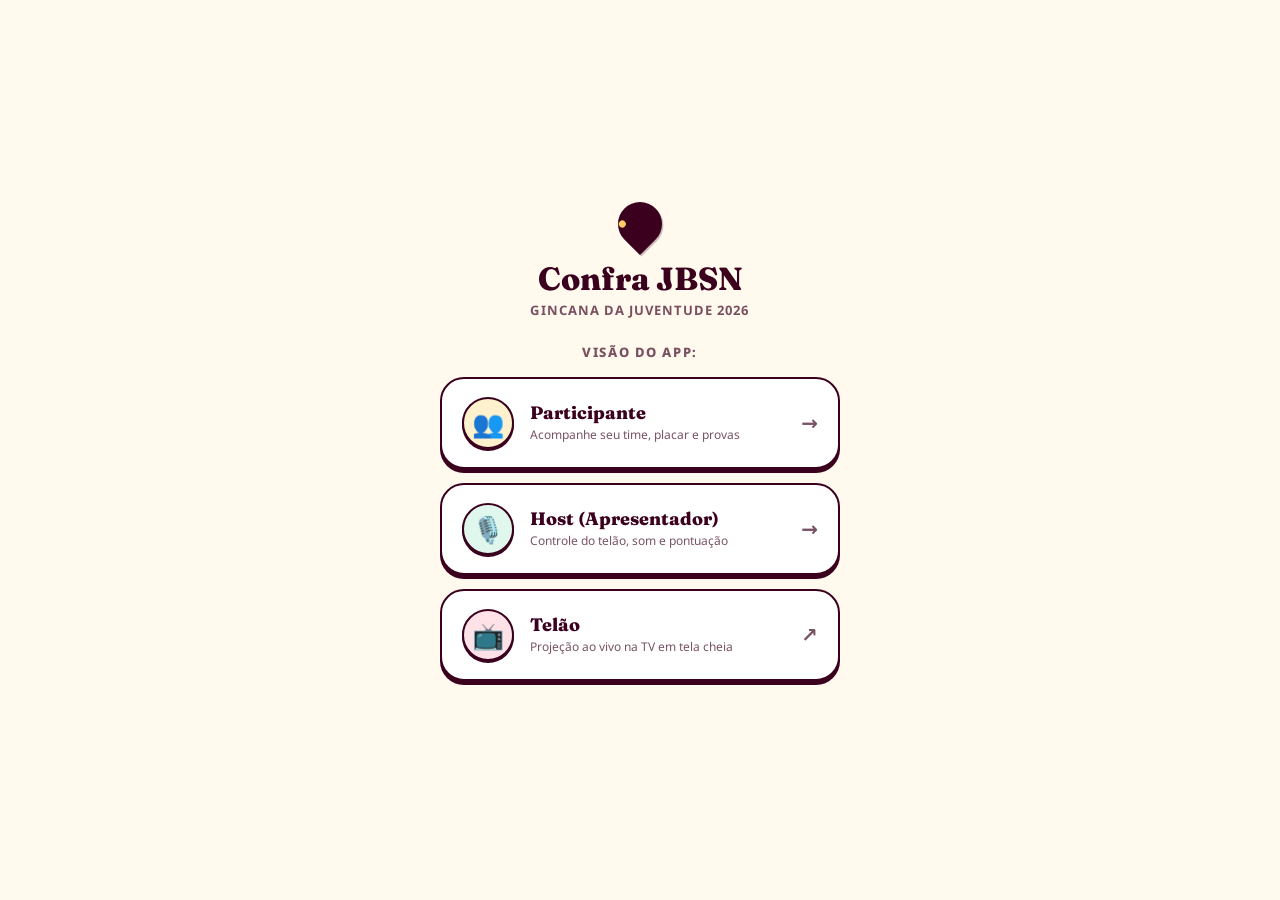
==== host.html @ f5593d99 "feat: setup confra-app with Docker, Traefik and GitHub Actions CI/CD" ====
<!DOCTYPE html>
<html lang="pt-BR">
<head>
  <meta charset="UTF-8">
  <meta name="viewport" content="width=device-width, initial-scale=1.0, viewport-fit=cover, user-scalable=no">
  <title>Confra JBSN — Painel do Host / Apresentador</title>

  <!-- PWA & Mobile Meta Tags -->
  <meta name="theme-color" content="#FFF9EE">
  <meta name="apple-mobile-web-app-capable" content="yes">
  <meta name="apple-mobile-web-app-status-bar-style" content="default">
  <meta name="apple-mobile-web-app-title" content="Host Confra">
  <link rel="manifest" href="./manifest.json">

  <!-- Typography (Fraunces & Noto Sans) -->
  <link rel="preconnect" href="https://fonts.googleapis.com">
  <link rel="preconnect" href="https://fonts.gstatic.com" crossorigin>
  <link href="https://fonts.googleapis.com/css2?family=Fraunces:ital,opsz,wght@0,9..144,600;0,9..144,700;0,9..144,800;1,9..144,700&family=Noto+Sans:wght@400;500;600;700;800&display=swap" rel="stylesheet">

  <!-- Design System Stylesheet -->
  <link rel="stylesheet" href="./styles.css">
  <style>
    /* Estilos complementares específicos do Painel do Host */
    .host-banner-strip {
      background: var(--color-accent-mint-light);
      border: var(--border-solid);
      border-radius: var(--radius-card);
      padding: 10px 14px;
      margin-bottom: 16px;
      display: flex;
      align-items: center;
      justify-content: space-between;
      box-shadow: var(--shadow-tactile-sm);
    }

    .host-quick-score-row {
      display: flex;
      gap: 6px;
      margin-top: 10px;
      justify-content: center;
    }

    .btn-quick-pt {
      padding: 6px 10px;
      font-size: 12px;
      font-weight: 800;
      border: var(--border-thin);
      border-radius: var(--radius-pill);
      background: var(--color-surface-pure);
      color: var(--color-ink-primary);
      box-shadow: 0 2px 0 0 var(--color-ink-primary);
      cursor: pointer;
      transition: transform 0.1s var(--ease-tactile);
    }

    .btn-quick-pt:active {
      transform: translateY(2px);
      box-shadow: none;
    }

    .btn-quick-pt.minus {
      opacity: 0.75;
      background: #FEE2E2;
      color: #991B1B;
    }
  </style>
</head>
<body>

  <!-- CONTAINER MOBILE PWA -->
  <div class="mobile-screen">

    <!-- HEADER DO HOST -->
    <header class="app-header">
      <div class="brand-wrapper">
        <span class="brand-seed" style="background: var(--color-accent-coral);"></span>
        <div class="brand-title-group">
          <h1>Painel do Host</h1>
          <span>Juventude Sol Nascente</span>
        </div>
      </div>

      <div class="header-actions">
        <!-- Botão Abrir Telão / TV (/tela) -->
        <a href="./tela.html" target="_blank" class="header-btn" title="Abrir Visão do Telão (/tela)" style="text-decoration: none;">
          <svg width="20" height="20" viewBox="0 0 24 24" fill="none" stroke="currentColor" stroke-width="2.2" stroke-linecap="round" stroke-linejoin="round">
            <rect x="2" y="3" width="20" height="14" rx="2" ry="2"></rect>
            <line x1="8" y1="21" x2="16" y2="21"></line>
            <line x1="12" y1="17" x2="12" y2="21"></line>
          </svg>
        </a>

        <!-- Botão Abrir Visão do Usuário (/) -->
        <a href="./index.html" class="header-btn" title="Ver App dos Inscritos (/)" style="text-decoration: none;">
          <svg width="20" height="20" viewBox="0 0 24 24" fill="none" stroke="currentColor" stroke-width="2.2" stroke-linecap="round" stroke-linejoin="round">
            <path d="M3 9l9-7 9 7v11a2 2 0 0 1-2 2H5a2 2 0 0 1-2-2z"></path>
            <polyline points="9 22 9 12 15 12 15 22"></polyline>
          </svg>
        </a>
      </div>
    </header>

    <!-- ====================================================
         VIEW 1: TELÃO (CONTROLE DE PROJEÇÃO NO TELÃO)
         ==================================================== -->
    <section id="view-telao" class="tab-view-content" style="display: block;">

      <!-- SEGMENTED CONTROL: SUB-VIEWS DO TELÃO (Substitui 'Modo Host & Apresentador') -->
      <nav class="segmented-control" role="tablist" style="margin-bottom: 14px;">
        <div id="subtab-btn-placar" class="segment-tab telao-segment-tab active" onclick="switchTelaoSubTab('placar')">
          <span>🏆 Placar</span>
        </div>
        <div id="subtab-btn-timer" class="segment-tab telao-segment-tab" onclick="switchTelaoSubTab('timer')">
          <span>⏱️ Timer</span>
        </div>
        <div id="subtab-btn-dance" class="segment-tab telao-segment-tab" onclick="switchTelaoSubTab('dance')">
          <span>🕺 Dance</span>
        </div>
        <div id="subtab-btn-sons" class="segment-tab telao-segment-tab" onclick="switchTelaoSubTab('sons')">
          <span>🎛️ Sons</span>
        </div>
      </nav>

      <!-- SUB-VIEW 1: PLACAR ATUAL & PONTUAÇÃO RÁPIDA -->
      <div id="telao-subview-placar" class="telao-subview" style="display: block;">

        <!-- COMPONENTE: ESCOLHA A PROVA (PROJEÇÃO NO TELÃO) -->
        <article class="bento-card" style="margin-bottom: 14px;">
          <div class="card-header-tint" style="background: var(--color-surface-tint); padding: 8px 14px;">
            <div style="display: flex; align-items: center; gap: 8px;">
              <span style="font-size: 16px;">🎯</span>
              <span class="micro-label" style="color: var(--color-ink-primary);">Apresentação de Prova no Telão</span>
            </div>
            <span class="tag-badge" style="background: var(--color-accent-yellow-light); font-size: 10px; font-weight: 800;">Ao Vivo</span>
          </div>
          <div class="card-body" style="padding: 12px 14px;">
            <label class="form-label" for="select-prova-telao" style="font-size: 12px; font-weight: 800; color: var(--color-ink-primary); margin-bottom: 6px; display: block;">
              Escolha a prova:
            </label>
            <div style="display: flex; gap: 8px; align-items: center;">
              <select id="select-prova-telao" class="form-select" onchange="selecionarProvaTelao(this.value)" style="flex: 1; font-weight: 700; font-size: 14px; padding: 10px 12px;">
                <option value="" disabled selected>-- Selecione para projetar --</option>
              </select>
              <button class="btn-tactile primary small" style="white-space: nowrap; padding: 10px 14px; font-size: 12px;" onclick="const val = document.getElementById('select-prova-telao').value; if(val) selecionarProvaTelao(val); else alert('Selecione uma prova primeiro!');" title="Projetar no Telão">
                <span>📺 Projetar</span>
              </button>
            </div>
            <div id="status-prova-apresentada" style="display: none; margin-top: 8px; font-size: 11px; font-weight: 700; color: #2E7D32; background: var(--color-accent-mint-light); border-radius: 8px; padding: 6px 10px; text-align: center;"></div>
          </div>
        </article>
        <section class="bento-card scoreboard-card" style="margin-bottom: 16px;">
          <div class="card-header-tint">
            <span class="micro-label">Placar Oficial da Gincana</span>
            <button class="btn-tactile small secondary" onclick="openEditTeamsModal()" style="padding: 4px 10px; font-size: 11px;">
              ✏️ Editar Equipes
            </button>
          </div>

          <div class="scoreboard-arena">
            <!-- Time A (Sol) -->
            <div class="team-score-card">
              <div class="team-crest" style="background: var(--color-accent-yellow-light);">
                <span id="host-crest-a">☀️</span>
              </div>
              <div id="team-a-name" class="team-name">Time Sol</div>
              <div id="team-a-pts" class="team-pts-giant tabular">0</div>
              <span class="team-pts-label">Pontos</span>

              <!-- Botões de Lançamento Rápido Time A -->
              <div class="host-quick-score-row">
                <button class="btn-quick-pt" onclick="quickAddPoints('team_a', 1)" title="Adicionar 1 ponto">+1</button>
                <button class="btn-quick-pt" onclick="quickAddPoints('team_a', 5)" title="Adicionar 5 pontos">+5</button>
                <button class="btn-quick-pt" onclick="quickAddPoints('team_a', 10)" title="Adicionar 10 pontos">+10</button>
                <button class="btn-quick-pt minus" onclick="quickAddPoints('team_a', -1)" title="Remover 1 ponto">-1</button>
              </div>
            </div>

            <!-- Emblema Central VS -->
            <div class="vs-badge-center">VS</div>

            <!-- Time B (Nascente) -->
            <div class="team-score-card">
              <div class="team-crest" style="background: var(--color-accent-coral-light);">
                <span id="host-crest-b">🔥</span>
              </div>
              <div id="team-b-name" class="team-name">Time Nascente</div>
              <div id="team-b-pts" class="team-pts-giant tabular">0</div>
              <span class="team-pts-label">Pontos</span>

              <!-- Botões de Lançamento Rápido Time B -->
              <div class="host-quick-score-row">
                <button class="btn-quick-pt" onclick="quickAddPoints('team_b', 1)" title="Adicionar 1 ponto">+1</button>
                <button class="btn-quick-pt" onclick="quickAddPoints('team_b', 5)" title="Adicionar 5 pontos">+5</button>
                <button class="btn-quick-pt" onclick="quickAddPoints('team_b', 10)" title="Adicionar 10 pontos">+10</button>
                <button class="btn-quick-pt minus" onclick="quickAddPoints('team_b', -1)" title="Remover 1 ponto">-1</button>
              </div>
            </div>
          </div>

          <!-- Barra de Disputa / Equilíbrio -->
          <div class="clash-bar-wrapper">
            <div class="clash-bar-labels">
              <span id="label-pct-a" class="tabular">Time Sol: 50%</span>
              <span id="label-pct-b" class="tabular">Time Nascente: 50%</span>
            </div>
            <div class="clash-bar-track">
              <div id="clash-fill-a" class="clash-bar-fill-a" style="width: 50%;"></div>
              <div id="clash-fill-b" class="clash-bar-fill-b" style="width: 50%;"></div>
            </div>
          </div>

          <!-- Botão Lançamento Detalhado com Motivo -->
          <div style="margin-top: 14px;">
            <button class="btn-tactile primary" onclick="openScoreModal()">
              <span>⚡ Lançar Pontos por Prova (Detalhado)</span>
            </button>
          </div>
        </section>

        <!-- Feed Recente de Pontos na Visão do Placar -->
        <article class="bento-card">
          <div class="card-header-tint">
            <span class="micro-label">Histórico de Lançamentos Recentes</span>
            <span class="tag-badge" style="background: var(--color-surface-warm);">Ao Vivo</span>
          </div>
          <div class="card-body">
            <div id="logs-container" class="logs-container">
              <!-- Renderizado dinamicamente via JS -->
            </div>
          </div>
        </article>
      </div>

      <!-- SUB-VIEW 2: TIMER COM CONTROLES -->
      <div id="telao-subview-timer" class="telao-subview" style="display: none;">
        <article class="bento-card">
          <div class="card-header-tint" style="background: var(--color-surface-tint);">
            <span class="micro-label">Cronômetro no Telão</span>
            <span id="telao-timer-admin-status" class="tag-badge" style="background: var(--color-accent-mint-light); color: #2E7D32; font-size: 11px;">
              📺 Telão Exibindo: Cronômetro
            </span>
          </div>
          <div class="card-body" style="text-align: center;">
            <p style="font-size: 12px; color: var(--color-ink-muted); margin-bottom: 14px;">
              Ao <b>soltar o timer</b>, o telão recolhe o placar e projeta a contagem regressiva gigante com som nas caixas!
            </p>

            <!-- Presets de Tempo -->
            <div class="timer-presets" style="margin-bottom: 16px;">
              <button type="button" class="preset-chip" onclick="telaoCtrl.setDuration(10, this)">10s</button>
              <button type="button" class="preset-chip" onclick="telaoCtrl.setDuration(30, this)">30s</button>
              <button type="button" class="preset-chip" onclick="telaoCtrl.setDuration(60, this)">1 min</button>
              <button type="button" class="preset-chip active" onclick="telaoCtrl.setDuration(120, this)">2 min</button>
              <button type="button" class="preset-chip" onclick="telaoCtrl.setDuration(180, this)">3 min</button>
              <button type="button" class="preset-chip" onclick="telaoCtrl.setDuration(300, this)">5 min</button>
            </div>

            <!-- Mostrador Digital do Cronômetro do Telão -->
            <div style="background: var(--color-surface-tint); border: var(--border-solid); border-radius: 24px; padding: 18px 24px; display: inline-block; margin-bottom: 18px; box-shadow: var(--shadow-tactile-sm);">
              <div id="admin-telao-timer-display" class="tabular" style="font-family: 'Fraunces', serif; font-size: 56px; font-weight: 800; color: var(--color-ink-primary); line-height: 1;">
                02:00
              </div>
              <span style="font-size: 11px; font-weight: 800; letter-spacing: 0.08em; text-transform: uppercase; color: var(--color-ink-muted);">Contagem no Telão</span>
            </div>

            <!-- Controles de Ação do Cronômetro -->
            <div style="display: flex; flex-direction: column; gap: 10px;">
              <button id="btn-admin-telao-toggle" class="btn-tactile primary" style="font-size: 16px; padding: 15px;" onclick="telaoCtrl.toggleTimerOnTelao()">
                ▶️ Soltar no Telão (Iniciar)
              </button>
              <div style="display: flex; gap: 8px;">
                <button class="btn-tactile secondary small" style="flex: 1;" onclick="telaoCtrl.reset()">
                  🔄 Resetar
                </button>
                <button class="btn-tactile secondary small" style="flex: 1;" onclick="telaoCtrl.hideTimerFromTelao()">
                  📺 Voltar ao Placar
                </button>
              </div>
            </div>
          </div>
        </article>
      </div>

      <!-- SUB-VIEW 3: DANCE (INTERVENÇÕES DE VÍDEOS NO TELÃO) -->
      <div id="telao-subview-dance" class="telao-subview" style="display: none;">
        <article class="bento-card">
          <div class="card-header-tint" style="background: var(--color-accent-coral-light);">
            <div style="display: flex; align-items: center; gap: 8px;">
              <span style="font-size: 18px;">🎬</span>
              <span class="micro-label" style="color: var(--color-ink-primary);">Vídeos & Danças no Telão</span>
            </div>
            <span style="font-size: 11px; font-weight: 800; text-transform: uppercase; color: #9E1F3B;">Áudio na TV</span>
          </div>
          <div class="card-body">
            <div style="text-align: center; margin-bottom: 12px;">
              <span id="dance-host-status" class="tag-badge" style="background: var(--color-surface-tint); font-size: 11px; padding: 4px 10px;">
                📺 Telão: Nenhum vídeo em reprodução
              </span>
            </div>
            <p style="font-size: 12px; color: var(--color-ink-muted); margin-bottom: 12px; text-align: center;">
              Toque no botão para projetar o clipe no Telão com áudio na TV:
            </p>
            <div id="videos-grid-telao" class="instants-grid">
              <!-- Renderizado dinamicamente via JS / renderVideos() -->
            </div>

            <!-- Botão Parar Vídeo no Telão (Oculto inicialmente, só aparece quando um vídeo está rodando) -->
            <div id="btn-stop-dance-wrapper" style="display: none; margin-top: 16px;">
              <button class="btn-tactile secondary" style="width: 100%; font-size: 13px; font-weight: 800; padding: 12px; border-color: var(--color-accent-coral); color: var(--color-accent-coral);" onclick="telaoCtrl.stopVideo()">
                <span>⏹️ Parar Vídeo / Restaurar Placar</span>
              </button>
            </div>
          </div>
        </article>
      </div>

      <!-- SUB-VIEW 4: SONS (PAINEL DE CONTROLE DE SONS E EFEITOS) -->
      <div id="telao-subview-sons" class="telao-subview" style="display: none;">
        <article class="bento-card">
          <div class="card-header-tint" style="background: var(--color-accent-yellow-light);">
            <div style="display: flex; align-items: center; gap: 8px;">
              <span style="font-size: 18px;">🎛️</span>
              <span class="micro-label" style="color: var(--color-ink-primary);">Mesa de Instants & Efeitos</span>
            </div>
            <span style="font-size: 11px; font-weight: 800; text-transform: uppercase; color: #B45309;">Som no Telão</span>
          </div>
          <div class="card-body">
            <div style="text-align: center; margin-bottom: 12px;">
              <span id="sons-host-status" class="tag-badge" style="background: var(--color-surface-tint); font-size: 11px; padding: 4px 10px;">
                📺 Toque no botão arcade para disparar no Telão
              </span>
            </div>
            <p style="font-size: 12px; color: var(--color-ink-muted); margin-bottom: 14px; text-align: center;">
              Toque nos botões arcade para disparar efeitos sonoros diretamente no áudio do Telão:
            </p>
            <div id="instants-grid-full" class="instants-grid">
              <!-- Renderizado dinamicamente via JS / renderInstants() -->
            </div>
          </div>
        </article>
      </div>

    </section>

    <!-- ====================================================
         VIEW 2: PROVAS DA GINCANA & REGRAS
         ==================================================== -->
    <section id="view-provas" class="tab-view-content" style="display: none;">
      <div style="display: flex; justify-content: space-between; align-items: center; margin-bottom: 14px;">
        <span class="micro-label">Catálogo de Provas Oficiais</span>
        <button class="btn-tactile small secondary" onclick="openNewProvaModal()">
          <span>➕ Nova Prova</span>
        </button>
      </div>

      <div id="provas-list-container">
        <!-- Renderizado dinamicamente via JS -->
      </div>
    </section>

    <!-- ====================================================
         VIEW 3: INSCRITOS (VER, EDITAR E CRIAR NOVOS)
         ==================================================== -->
    <section id="view-participantes" class="tab-view-content" style="display: none;">
      <article class="bento-card" style="margin-bottom: 14px;">
        <div class="card-header-tint" style="background: var(--color-accent-mint-light);">
          <span class="micro-label">Gestão de Inscritos</span>
          <span id="participant-count" class="tag-badge" style="background: var(--color-surface-pure);">0 inscritos</span>
        </div>
        <div class="card-body">
          <div style="display: flex; gap: 8px; margin-bottom: 14px;">
            <button class="btn-tactile primary small" style="flex: 1;" onclick="openNewParticipantModal()">
              <span>➕ Novo Inscrito</span>
            </button>
            <button class="btn-tactile secondary small" style="flex: 1;" onclick="state.sortearEquipes()">
              <span>🎲 Sortear 50/50</span>
            </button>
          </div>

          <div id="team-members-count" style="display: flex; gap: 6px; flex-wrap: wrap;"></div>
        </div>
      </article>

      <!-- Campo de Busca de Inscrito -->
      <div class="search-box" style="margin-bottom: 12px;">
        <svg width="18" height="18" viewBox="0 0 24 24" fill="none" stroke="currentColor" stroke-width="2.2">
          <circle cx="11" cy="11" r="8"></circle>
          <line x1="21" y1="21" x2="16.65" y2="16.65"></line>
        </svg>
        <input id="search-participant" type="text" placeholder="Buscar inscrito por nome..." oninput="renderParticipantes()">
      </div>

      <!-- Filtros Rápidos -->
      <div class="filter-pills-row" style="margin-bottom: 14px;">
        <button class="filter-pill active" onclick="filterParticipants('all', this)">Todos</button>
        <button class="filter-pill" onclick="filterParticipants('team_a', this)">Time Sol</button>
        <button class="filter-pill" onclick="filterParticipants('team_b', this)">Time Nascente</button>
        <button class="filter-pill" onclick="filterParticipants('none', this)">Sem Time</button>
      </div>

      <!-- Lista de Jovens -->
      <div id="participants-list" class="participants-list">
        <!-- Renderizado dinamicamente via JS -->
      </div>
    </section>

    <!-- ====================================================
         VIEW 4: EQUIPES (VER E EDITAR EQUIPES E SEUS INTEGRANTES)
         ==================================================== -->
    <section id="view-equipes" class="tab-view-content" style="display: none;">
      <!-- Ações de Liderança das Equipes -->
      <article class="bento-card" style="margin-bottom: 16px;">
        <div class="card-header-tint" style="background: var(--color-surface-tint);">
          <span class="micro-label">Gestão Oficial de Equipes</span>
          <span class="tag-badge" style="background: var(--color-surface-pure);">Modo Host</span>
        </div>
        <div class="card-body">
          <p style="font-size: 12px; color: var(--color-ink-muted); margin-bottom: 12px;">
            Altere nomes, brasões ou redistribua participantes individualmente entre os times:
          </p>
          <div style="display: flex; gap: 10px;">
            <button class="btn-tactile primary small" style="flex: 1;" onclick="openEditTeamsModal()">
              <span>✏️ Editar Nomes & Brasões</span>
            </button>
            <button class="btn-tactile secondary small" style="flex: 1;" onclick="state.sortearEquipes()">
              <span>🎲 Sortear 50/50</span>
            </button>
          </div>
        </div>
      </article>

      <!-- Painéis das Equipes com Integrantes -->
      <div id="equipes-cards-container">
        <!-- Renderizado dinamicamente por renderEquipes() -->
      </div>
    </section>

  </div> <!-- /mobile-screen -->

  <!-- ====================================================
       BOTTOM NAVIGATION BAR FIXA PWA (HOST - 4 BOTÕES)
       ==================================================== -->
  <nav class="bottom-nav">
    <div id="nav-btn-telao" class="nav-item active" onclick="switchMainTab('telao')">
      <div class="nav-icon-wrapper">
        <svg width="20" height="20" viewBox="0 0 24 24" fill="none" stroke="#3A001D" stroke-width="2.2" stroke-linecap="round" stroke-linejoin="round">
          <rect x="2" y="3" width="20" height="14" rx="2" ry="2"></rect>
          <line x1="8" y1="21" x2="16" y2="21"></line>
          <line x1="12" y1="17" x2="12" y2="21"></line>
        </svg>
      </div>
      <span class="nav-label">Telão</span>
    </div>

    <div id="nav-btn-provas" class="nav-item" onclick="switchMainTab('provas')">
      <div class="nav-icon-wrapper">
        <svg width="20" height="20" viewBox="0 0 24 24" fill="none" stroke="#3A001D" stroke-width="2.2" stroke-linecap="round" stroke-linejoin="round">
          <path d="M14 2H6a2 2 0 0 0-2 2v16a2 2 0 0 0 2 2h12a2 2 0 0 0 2-2V8z"></path>
          <polyline points="14 2 14 8 20 8"></polyline>
          <line x1="16" y1="13" x2="8" y2="13"></line>
          <line x1="16" y1="17" x2="8" y2="17"></line>
        </svg>
      </div>
      <span class="nav-label">Provas</span>
    </div>

    <div id="nav-btn-participantes" class="nav-item" onclick="switchMainTab('participantes')">
      <div class="nav-icon-wrapper">
        <svg width="20" height="20" viewBox="0 0 24 24" fill="none" stroke="#3A001D" stroke-width="2.2" stroke-linecap="round" stroke-linejoin="round">
          <path d="M17 21v-2a4 4 0 0 0-4-4H5a4 4 0 0 0-4 4v2"></path>
          <circle cx="9" cy="7" r="4"></circle>
          <path d="M23 21v-2a4 4 0 0 0-3-3.87"></path>
          <path d="M16 3.13a4 4 0 0 1 0 7.75"></path>
        </svg>
      </div>
      <span class="nav-label">Inscritos</span>
    </div>

    <div id="nav-btn-equipes" class="nav-item" onclick="switchMainTab('equipes')">
      <div class="nav-icon-wrapper">
        <svg width="20" height="20" viewBox="0 0 24 24" fill="none" stroke="#3A001D" stroke-width="2.2" stroke-linecap="round" stroke-linejoin="round">
          <path d="M12 22s8-4 8-10V5l-8-3-8 3v7c0 6 8 10 8 10z"></path>
        </svg>
      </div>
      <span class="nav-label">Equipes</span>
    </div>
  </nav>

  <!-- ====================================================
       MODAIS DE APOIO AO HOST
       ==================================================== -->
  <!-- MODAL: DETALHE COMPLETO DA PROVA -->
  <div id="modal-prova-detail" class="modal-backdrop" onclick="if(event.target === this) closeModals()">
    <div class="modal-sheet">
      <div class="modal-handle"></div>
      <div class="modal-header">
        <div>
          <span id="modal-prova-category" class="micro-label">Categoria</span>
          <h2 id="modal-prova-title" class="font-display" style="font-size: 22px; font-weight: 800;">Título da Prova</h2>
        </div>
        <button class="modal-close-btn" onclick="closeModals()">✕</button>
      </div>

      <div id="modal-prova-media"></div>

      <div class="form-group">
        <label class="form-label">📜 Regras & Como Funciona</label>
        <p id="modal-prova-desc" style="font-size: 14px; line-height: 1.5; color: var(--color-ink-primary); background: var(--color-surface-pure); padding: 14px; border-radius: 14px; border: var(--border-thin);"></p>
      </div>

      <div class="form-group">
        <label class="form-label">🏆 Critério de Pontuação</label>
        <div id="modal-prova-rule" style="font-size: 14px; font-weight: 700; color: var(--color-ink-primary); background: var(--color-accent-yellow-light); padding: 10px 14px; border-radius: 12px; border: var(--border-thin);"></div>
      </div>

      <div class="form-group">
        <label class="form-label">💡 Dicas da Liderança</label>
        <ul id="modal-prova-tips" style="padding-left: 20px; font-size: 13px; line-height: 1.5; color: var(--color-ink-muted);"></ul>
      </div>

      <div style="display: flex; gap: 10px; margin-bottom: 16px;">
        <div style="flex: 1; padding: 10px; background: var(--color-accent-yellow-light); border: var(--border-thin); border-radius: 12px; text-align: center;">
          <span id="modal-pts-a" style="font-weight: 800; font-size: 13px;">Time Sol: 0 pts</span>
        </div>
        <div style="flex: 1; padding: 10px; background: var(--color-accent-coral-light); border: var(--border-thin); border-radius: 12px; text-align: center;">
          <span id="modal-pts-b" style="font-weight: 800; font-size: 13px;">Time Nascente: 0 pts</span>
        </div>
      </div>

      <button id="btn-modal-score-prova" class="btn-tactile primary" onclick="closeModals(); openScoreModal(currentDetailProvaId)">
        ⚡ Registrar Pontos Nesta Prova
      </button>

      <button class="btn-tactile secondary" style="width: 100%; margin-top: 8px; font-size: 13px; font-weight: 800;" onclick="closeModals(); openEditProvaModal(currentDetailProvaId)">
        ✏️ Editar Dados da Prova
      </button>
    </div>
  </div>

  <!-- MODAL: LANÇAR PONTUAÇÃO -->
  <div id="modal-score" class="modal-backdrop" onclick="if(event.target === this) closeModals()">
    <div class="modal-sheet">
      <div class="modal-handle"></div>
      <div class="modal-header">
        <h2 class="font-display" style="font-size: 20px; font-weight: 800;">⚡ Lançar Pontos</h2>
        <button class="modal-close-btn" onclick="closeModals()">✕</button>
      </div>

      <div class="form-group">
        <label class="form-label">Equipe Vencedora / Pontuada</label>
        <select id="score-team-select" class="form-select"></select>
      </div>

      <div class="form-group">
        <label class="form-label">Prova Relacionada</label>
        <select id="score-prova-select" class="form-select"></select>
      </div>

      <div class="form-group">
        <label class="form-label">Quantidade de Pontos</label>
        <div style="display: flex; gap: 8px; margin-bottom: 8px;">
          <button type="button" class="btn-tactile small secondary" onclick="document.getElementById('score-points-input').value = 1">+1 pt</button>
          <button type="button" class="btn-tactile small secondary" onclick="document.getElementById('score-points-input').value = 5">+5 pts</button>
          <button type="button" class="btn-tactile small secondary" onclick="document.getElementById('score-points-input').value = 10">+10 pts</button>
        </div>
        <input id="score-points-input" class="form-input tabular" type="number" value="1" min="1">
      </div>

      <div class="form-group">
        <label class="form-label">Observação / Motivo (Opcional)</label>
        <input id="score-reason-input" class="form-input" type="text" placeholder="Ex: Vitória na Splash Piscina">
      </div>

      <button class="btn-tactile primary" onclick="submitScore()">
        Confirmar Pontuação
      </button>
    </div>
  </div>

  <!-- MODAL: ADICIONAR NOVO INSCRITO -->
  <div id="modal-new-participant" class="modal-backdrop" onclick="if(event.target === this) closeModals()">
    <div class="modal-sheet">
      <div class="modal-handle"></div>
      <div class="modal-header">
        <h2 class="font-display" style="font-size: 20px; font-weight: 800;">👥 Novo Inscrito na Confra</h2>
        <button class="modal-close-btn" onclick="closeModals()">✕</button>
      </div>

      <div class="form-group">
        <label class="form-label">Nome Completo</label>
        <input id="new-participant-name" class="form-input" type="text" placeholder="Nome do jovem">
      </div>

      <div class="form-group">
        <label class="form-label">Contato / WhatsApp</label>
        <input id="new-participant-phone" class="form-input" type="tel" placeholder="(79) 9...">
      </div>

      <div class="form-group">
        <label class="form-label">Preferência de Alimentação</label>
        <input id="new-participant-diet" class="form-input" type="text" placeholder="Ex: Geral ou Vegetariano">
      </div>

      <button class="btn-tactile primary" onclick="submitNewParticipant()">
        Salvar Inscrito
      </button>
    </div>
  </div>

  <!-- MODAL: CRIAR NOVA PROVA -->
  <div id="modal-new-prova" class="modal-backdrop" onclick="if(event.target === this) closeModals()">
    <div class="modal-sheet">
      <div class="modal-handle"></div>
      <div class="modal-header">
        <h2 class="font-display" style="font-size: 20px; font-weight: 800;">⭐ Nova Prova da Gincana</h2>
        <button class="modal-close-btn" onclick="closeModals()">✕</button>
      </div>

      <div class="form-group">
        <label class="form-label">Nome da Prova</label>
        <input id="new-prova-title" class="form-input" type="text" placeholder="Ex: Torta na Cara Bíblica">
      </div>

      <div style="display: flex; gap: 8px;">
        <div class="form-group" style="flex: 1;">
          <label class="form-label">Categoria</label>
          <input id="new-prova-category" class="form-input" type="text" placeholder="Ex: Agilidade">
        </div>
        <div class="form-group" style="flex: 1;">
          <label class="form-label">Duração</label>
          <input id="new-prova-duration" class="form-input" type="text" placeholder="Ex: 5 min">
        </div>
        <div class="form-group" style="width: 70px;">
          <label class="form-label">Ícone</label>
          <input id="new-prova-icon" class="form-input" type="text" value="🎯">
        </div>
      </div>

      <div class="form-group">
        <label class="form-label">Regra de Pontuação</label>
        <input id="new-prova-rule" class="form-input" type="text" placeholder="Ex: 5 pontos para a melhor equipe">
      </div>

      <div class="form-group">
        <label class="form-label">Descrição das Regras</label>
        <textarea id="new-prova-desc" class="form-textarea" rows="3" placeholder="Explique como a prova funciona passo a passo..."></textarea>
      </div>

      <div class="form-group">
        <label class="form-label">Dicas (Uma por linha)</label>
        <textarea id="new-prova-tips" class="form-textarea" rows="2" placeholder="Dica 1&#10;Dica 2"></textarea>
      </div>

      <div class="form-group">
        <label class="form-label">Link de Vídeo (YouTube Embed Opcional)</label>
        <input id="new-prova-video" class="form-input" type="url" placeholder="https://www.youtube.com/embed/...">
      </div>

      <button class="btn-tactile primary" onclick="submitNewProva()">
        Publicar Prova
      </button>
    </div>
  </div>

  <!-- ====================================================
       MODAL: EDITAR PROVA (HOST)
       ==================================================== -->
  <div id="modal-edit-prova" class="modal-backdrop" onclick="if(event.target === this) closeModals()">
    <div class="modal-sheet">
      <div class="modal-handle"></div>
      <div class="modal-header">
        <h2 class="font-display" style="font-size: 20px; font-weight: 800;">✏️ Editar Prova da Gincana</h2>
        <button class="modal-close-btn" onclick="closeModals()">✕</button>
      </div>

      <input type="hidden" id="edit-prova-id">

      <div class="form-group">
        <label class="form-label">Nome da Prova</label>
        <input id="edit-prova-title" class="form-input" type="text" placeholder="Ex: Guerra dos Adesivos">
      </div>

      <div style="display: flex; gap: 8px;">
        <div class="form-group" style="flex: 1;">
          <label class="form-label">Categoria</label>
          <input id="edit-prova-category" class="form-input" type="text" placeholder="Ex: Agilidade">
        </div>
        <div class="form-group" style="flex: 1;">
          <label class="form-label">Duração</label>
          <input id="edit-prova-duration" class="form-input" type="text" placeholder="Ex: 5 min">
        </div>
        <div class="form-group" style="width: 70px;">
          <label class="form-label">Ícone</label>
          <input id="edit-prova-icon" class="form-input" type="text" value="🎯">
        </div>
      </div>

      <div class="form-group">
        <label class="form-label">Regra de Pontuação</label>
        <input id="edit-prova-rule" class="form-input" type="text" placeholder="Ex: 5 pontos para a melhor equipe">
      </div>

      <div class="form-group">
        <label class="form-label">Descrição das Regras & Como Funciona</label>
        <textarea id="edit-prova-desc" class="form-textarea" rows="4" placeholder="Explique como a prova funciona passo a passo..."></textarea>
      </div>

      <div class="form-group">
        <label class="form-label">Dicas da Liderança (Uma por linha)</label>
        <textarea id="edit-prova-tips" class="form-textarea" rows="2" placeholder="Dica 1&#10;Dica 2"></textarea>
      </div>

      <div class="form-group">
        <label class="form-label">Link de Vídeo (YouTube Embed Opcional)</label>
        <input id="edit-prova-video" class="form-input" type="url" placeholder="https://www.youtube.com/embed/...">
      </div>

      <button class="btn-tactile primary" onclick="submitEditProva()">
        Salvar Alterações da Prova
      </button>
    </div>
  </div>

  <!-- ====================================================
       MODAL: EDITAR NOMES DAS EQUIPES (HOST)
       ==================================================== -->
  <div id="modal-edit-teams" class="modal-backdrop" onclick="if(event.target === this) closeModals()">
    <div class="modal-sheet">
      <div class="modal-handle"></div>
      <div class="modal-header">
        <h2 class="font-display" style="font-size: 20px; font-weight: 800;">✏️ Editar Equipes</h2>
        <button class="modal-close-btn" onclick="closeModals()">✕</button>
      </div>

      <div style="background: var(--color-surface-tint); border: var(--border-thin); border-radius: 14px; padding: 12px; margin-bottom: 14px;">
        <span class="micro-label" style="color: #B45309;">Equipe 1</span>
        <div style="display: flex; gap: 8px; margin-top: 6px;">
          <div style="width: 60px;">
            <label class="form-label" style="font-size: 11px;">Ícone</label>
            <input id="edit-team-a-crest" class="form-input" style="text-align: center; font-size: 18px;" type="text" value="☀️" maxlength="4">
          </div>
          <div style="flex: 1;">
            <label class="form-label" style="font-size: 11px;">Nome da Equipe</label>
            <input id="edit-team-a-name" class="form-input" type="text" placeholder="Ex: Time Sol">
          </div>
        </div>
      </div>

      <div style="background: var(--color-surface-tint); border: var(--border-thin); border-radius: 14px; padding: 12px; margin-bottom: 16px;">
        <span class="micro-label" style="color: var(--color-accent-coral-dark);">Equipe 2</span>
        <div style="display: flex; gap: 8px; margin-top: 6px;">
          <div style="width: 60px;">
            <label class="form-label" style="font-size: 11px;">Ícone</label>
            <input id="edit-team-b-crest" class="form-input" style="text-align: center; font-size: 18px;" type="text" value="🔥" maxlength="4">
          </div>
          <div style="flex: 1;">
            <label class="form-label" style="font-size: 11px;">Nome da Equipe</label>
            <input id="edit-team-b-name" class="form-input" type="text" placeholder="Ex: Time Nascente">
          </div>
        </div>
      </div>

      <button class="btn-tactile primary" onclick="submitEditTeams()">
        Salvar Alterações
      </button>
    </div>
  </div>

  <!-- SCRIPT PRINCIPAL COMPARTILHADO -->
  <script src="./app.js"></script>

  <script>
    // Gerenciador de Abas Principais do Host (Telão, Provas, Inscritos, Equipes)
    function switchMainTab(tabName) {
      document.querySelectorAll('.tab-view-content').forEach(el => el.style.display = 'none');
      document.querySelectorAll('.bottom-nav .nav-item').forEach(el => el.classList.remove('active'));

      const viewEl = document.getElementById(`view-${tabName}`);
      if (viewEl) viewEl.style.display = 'block';

      const navEl = document.getElementById(`nav-btn-${tabName}`);
      if (navEl) navEl.classList.add('active');

      state.activeTab = tabName;

      if (tabName === 'equipes' && typeof renderEquipes === 'function') {
        renderEquipes();
      }
      if (tabName === 'participantes' && typeof renderParticipantes === 'function') {
        renderParticipantes();
      }
      if (tabName === 'provas' && typeof renderProvas === 'function') {
        renderProvas();
      }
      if (tabName === 'telao') {
        if (typeof telaoCtrl !== 'undefined') telaoCtrl.updateDisplay();
        const activeSubEl = document.querySelector('.telao-subview[style*="block"]') || document.getElementById('telao-subview-placar');
        const activeSub = activeSubEl ? activeSubEl.id.replace('telao-subview-', '') : 'placar';
        switchTelaoSubTab(activeSub);
      }
    }

    // Gerenciador de Sub-Abas do Telão (Placar, Timer, Dance, Sons)
    function switchTelaoSubTab(subTabName) {
      // 1. Atualiza visual no celular do Host
      document.querySelectorAll('.telao-subview').forEach(el => el.style.display = 'none');
      document.querySelectorAll('.telao-segment-tab').forEach(el => el.classList.remove('active'));

      const activeSubView = document.getElementById(`telao-subview-${subTabName}`);
      if (activeSubView) activeSubView.style.display = 'block';

      const activeTabBtn = document.getElementById(`subtab-btn-${subTabName}`);
      if (activeTabBtn) activeTabBtn.classList.add('active');

      // 2. Transmite comando para o Telão (/tela) sincronizar a visualização em tempo real!
      if (typeof telaoCtrl !== 'undefined') {
        if (subTabName === 'placar') {
          telaoCtrl.sendAction('TELAO_SWITCH_VIEW', { view: 'placar' });
          telaoCtrl.hideTimerFromTelao();
          telaoCtrl.stopVideo();
        }
        // As abas dance e sons no host não disparam vídeos/sons sozinhas:
        // aguardam o toque específico do usuário em cada botão!
      }

      // 3. Renderiza Vídeos ou Instants conforme a sub-aba
      if (subTabName === 'dance' && typeof renderVideos === 'function') {
        renderVideos();
      }
      if (subTabName === 'sons' && typeof renderInstants === 'function') {
        renderInstants();
      }

      if (window.navigator && window.navigator.vibrate) {
        window.navigator.vibrate(30);
      }
    }

    // Inicialização da aba Telão como padrão do Host (com validação de autenticação)
    document.addEventListener('DOMContentLoaded', () => {
      if (localStorage.getItem('confra_host_authenticated') !== 'true') {
        const pass = prompt('🔐 Acesso da Liderança - Digite a senha do Host:');
        if (pass && (pass.trim().toLowerCase() === 'confraibsn2026' || pass.trim().toLowerCase() === 'confrajbsn2026' || pass.trim() === '1234')) {
          localStorage.setItem('confra_host_authenticated', 'true');
        } else {
          alert('Senha incorreta. Voltando para a tela de entrada.');
          window.location.href = './';
          return;
        }
      }
      if (typeof loadMediaLists === 'function') {
        loadMediaLists();
      }
      switchMainTab('telao');
      switchTelaoSubTab('placar');
    });
  </script>
</body>
</html>
---- styles.css ----
/* =========================================================
   CONFRA JBSN — DESIGN SYSTEM STYLES (TACTILE NEO-POP)
   Baseado no manifesto design_system.md e referências Pomegranate
   ========================================================= */

:root {
  /* Cores Base Mandatórias */
  --color-bg-base: #FFF9EE;
  --color-ink-primary: #3A001D;
  --color-ink-muted: rgba(58, 0, 29, 0.68);
  --color-ink-subtle: rgba(58, 0, 29, 0.35);

  /* Superfícies */
  --color-surface-pure: #FFFFFF;
  --color-surface-warm: #FFF5E4;
  --color-surface-muted: #F3EBDB;

  /* Acentos de Personalidade */
  --color-accent-coral: #FF6F89;
  --color-accent-coral-dark: #E24866;
  --color-accent-coral-light: #FFE2E7;
  --color-accent-yellow: #FECB66;
  --color-accent-yellow-dark: #E2AD3D;
  --color-accent-yellow-light: #FFF0CE;
  --color-accent-mint: #79D3A8;
  --color-accent-mint-light: #E0F7ED;
  --color-accent-sky: #8EC5FC;
  --color-accent-sky-light: #E4F1FE;
  --color-accent-lilac: #D8B4E2;
  --color-accent-lilac-light: #F4E8F8;
  --color-accent-peach: #FFB694;

  /* Geometria e Contornos */
  --border-solid: 2px solid var(--color-ink-primary);
  --border-thin: 1.5px solid var(--color-ink-primary);
  --radius-bento: 24px;
  --radius-card: 20px;
  --radius-pill: 9999px;

  /* Sombras Táteis Neo-Brutais */
  --shadow-tactile-lg: 0 5px 0 0 var(--color-ink-primary);
  --shadow-tactile-md: 0 4px 0 0 var(--color-ink-primary);
  --shadow-tactile-sm: 0 2px 0 0 var(--color-ink-primary);

  /* Safe Areas para PWA Mobile */
  --sat: env(safe-area-inset-top, 0px);
  --sab: env(safe-area-inset-bottom, 0px);

  /* Física de Animação Tátil */
  --ease-tactile: cubic-bezier(0.19, 1, 0.22, 1);
}

/* Reset Geral */
* {
  box-sizing: border-box;
  margin: 0;
  padding: 0;
  -webkit-tap-highlight-color: transparent;
}

body {
  background-color: var(--color-bg-base);
  color: var(--color-ink-primary);
  font-family: 'Noto Sans', system-ui, -apple-system, sans-serif;
  min-height: 100vh;
  display: flex;
  justify-content: center;
  overscroll-behavior-y: contain;
  -webkit-font-smoothing: antialiased;
  padding-top: var(--sat);
  padding-bottom: calc(var(--sab) + 88px);
}

.tabular {
  font-variant-numeric: tabular-nums;
  font-feature-settings: "tnum";
}

.font-display {
  font-family: 'Fraunces', Georgia, serif;
  font-optical-sizing: auto;
}

/* Micro Labels */
.micro-label {
  font-size: 11px;
  font-weight: 800;
  letter-spacing: 0.08em;
  text-transform: uppercase;
  color: var(--color-ink-muted);
}

/* Container Mobile-First */
.mobile-screen {
  width: 100%;
  max-width: 480px;
  min-height: 100vh;
  display: flex;
  flex-direction: column;
  position: relative;
  padding: 14px 18px 24px 18px;
}

/* =========================================================
   HEADER DA APLICAÇÃO
   ========================================================= */
.app-header {
  display: flex;
  align-items: center;
  justify-content: space-between;
  padding: 8px 0 16px 0;
}

.brand-wrapper {
  display: flex;
  align-items: center;
  gap: 10px;
}

.brand-seed {
  width: 28px;
  height: 28px;
  background-color: var(--color-ink-primary);
  border-radius: 50% 50% 50% 0;
  transform: rotate(-45deg);
  display: inline-block;
  box-shadow: 0 2px 0 0 rgba(58, 0, 29, 0.25);
  position: relative;
}

.brand-seed::after {
  content: '';
  position: absolute;
  top: 6px;
  left: 6px;
  width: 7px;
  height: 7px;
  border-radius: 50%;
  background-color: var(--color-accent-yellow);
}

.brand-title-group h1 {
  font-family: 'Fraunces', serif;
  font-size: 22px;
  font-weight: 800;
  letter-spacing: -0.03em;
  line-height: 1;
  color: var(--color-ink-primary);
}

.brand-title-group span {
  font-size: 11px;
  font-weight: 700;
  letter-spacing: 0.06em;
  color: var(--color-ink-muted);
  text-transform: uppercase;
}

.header-actions {
  display: flex;
  align-items: center;
  gap: 8px;
}

.header-btn {
  width: 42px;
  height: 42px;
  border-radius: 50%;
  background: var(--color-surface-pure);
  border: var(--border-solid);
  display: flex;
  align-items: center;
  justify-content: center;
  color: var(--color-ink-primary);
  box-shadow: var(--shadow-tactile-sm);
  cursor: pointer;
  transition: transform 0.1s var(--ease-tactile), box-shadow 0.1s;
}

.header-btn:active {
  transform: translateY(2px);
  box-shadow: 0 0 0 0 var(--color-ink-primary);
}

.header-btn.admin-unlocked {
  background: var(--color-accent-mint);
  border-color: var(--color-ink-primary);
}

/* =========================================================
   STATUS / ADMIN BANNER
   ========================================================= */
.admin-badge-strip {
  display: flex;
  align-items: center;
  justify-content: space-between;
  background: var(--color-accent-yellow-light);
  border: var(--border-solid);
  border-radius: 14px;
  padding: 8px 14px;
  margin-bottom: 16px;
  box-shadow: var(--shadow-tactile-sm);
}

.admin-badge-left {
  display: flex;
  align-items: center;
  gap: 8px;
  font-size: 12px;
  font-weight: 700;
}

.admin-badge-pulse {
  width: 8px;
  height: 8px;
  border-radius: 50%;
  background: #2E7D32;
  box-shadow: 0 0 0 3px rgba(46, 125, 50, 0.25);
  animation: pulse-dot 1.8s infinite;
}

@keyframes pulse-dot {
  0% { transform: scale(0.95); opacity: 0.8; }
  50% { transform: scale(1.2); opacity: 1; }
  100% { transform: scale(0.95); opacity: 0.8; }
}

/* =========================================================
   HERO SCOREBOARD (PLACAR PRINCIPAL BENTO)
   ========================================================= */
.scoreboard-hero {
  background: var(--color-surface-pure);
  border: var(--border-solid);
  border-radius: var(--radius-bento);
  box-shadow: var(--shadow-tactile-md);
  padding: 18px 16px 14px 16px;
  margin-bottom: 18px;
  position: relative;
  overflow: hidden;
}

.scoreboard-teams-row {
  display: flex;
  align-items: center;
  justify-content: space-between;
  position: relative;
}

.team-score-card {
  flex: 1;
  display: flex;
  flex-direction: column;
  align-items: center;
  text-align: center;
  padding: 8px 6px;
  border-radius: 18px;
  transition: transform 0.2s;
}

.team-crest {
  width: 52px;
  height: 52px;
  border-radius: 50%;
  border: var(--border-solid);
  display: flex;
  align-items: center;
  justify-content: center;
  font-size: 24px;
  margin-bottom: 8px;
  box-shadow: var(--shadow-tactile-sm);
  background: #FFF;
}

.team-name {
  font-family: 'Fraunces', serif;
  font-size: 17px;
  font-weight: 800;
  line-height: 1.1;
  margin-bottom: 4px;
}

.team-pts-giant {
  font-family: 'Fraunces', serif;
  font-size: 46px;
  font-weight: 800;
  line-height: 1;
  color: var(--color-ink-primary);
  margin-top: 2px;
}

.team-pts-label {
  font-size: 11px;
  font-weight: 800;
  letter-spacing: 0.08em;
  text-transform: uppercase;
  color: var(--color-ink-muted);
}

.vs-badge-center {
  width: 44px;
  height: 44px;
  border-radius: 50%;
  background: var(--color-surface-tint);
  border: var(--border-solid);
  display: flex;
  flex-direction: column;
  align-items: center;
  justify-content: center;
  font-weight: 800;
  font-size: 13px;
  color: var(--color-ink-primary);
  box-shadow: var(--shadow-tactile-sm);
  z-index: 2;
  margin: 0 4px;
}

/* Placar Bar / Disputa Gauge */
.clash-bar-wrapper {
  margin-top: 14px;
  padding-top: 12px;
  border-top: var(--border-thin);
}

.clash-bar-labels {
  display: flex;
  justify-content: space-between;
  margin-bottom: 6px;
  font-size: 12px;
  font-weight: 700;
}

.clash-bar-track {
  height: 16px;
  background: var(--color-surface-muted);
  border: var(--border-solid);
  border-radius: var(--radius-pill);
  overflow: hidden;
  display: flex;
  position: relative;
}

.clash-bar-fill-a {
  height: 100%;
  background: var(--color-accent-yellow);
  transition: width 0.4s var(--ease-tactile);
  border-right: var(--border-thin);
}

.clash-bar-fill-b {
  height: 100%;
  background: var(--color-accent-coral);
  transition: width 0.4s var(--ease-tactile);
}

/* =========================================================
   SEGMENTED CONTROLS (TABS EM PÍLULA)
   ========================================================= */
.segmented-control {
  display: flex;
  background: var(--color-surface-tint);
  border: var(--border-solid);
  border-radius: var(--radius-pill);
  padding: 4px;
  margin-bottom: 18px;
  box-shadow: var(--shadow-tactile-sm);
}

.segment-tab {
  flex: 1;
  text-align: center;
  padding: 9px 4px;
  font-size: 13px;
  font-weight: 700;
  border-radius: var(--radius-pill);
  color: var(--color-ink-muted);
  cursor: pointer;
  border: 1.5px solid transparent;
  transition: all 0.15s var(--ease-tactile);
  display: flex;
  align-items: center;
  justify-content: center;
  gap: 5px;
}

.segment-tab.active {
  background: var(--color-surface-pure);
  color: var(--color-ink-primary);
  border: var(--border-solid);
  box-shadow: 0 2px 0 0 var(--color-ink-primary);
}

/* =========================================================
   BENTO CARDS & LISTAS
   ========================================================= */
.bento-card {
  background: var(--color-surface-pure);
  border: var(--border-solid);
  border-radius: var(--radius-bento);
  margin-bottom: 16px;
  box-shadow: var(--shadow-tactile-md);
  overflow: hidden;
  transition: transform 0.15s var(--ease-tactile);
}

.card-header-tint {
  padding: 12px 18px;
  border-bottom: var(--border-solid);
  display: flex;
  align-items: center;
  justify-content: space-between;
}

.card-body {
  padding: 18px;
}

/* Prova Item Card */
.prova-card {
  background: var(--color-surface-pure);
  border: var(--border-solid);
  border-radius: var(--radius-card);
  margin-bottom: 14px;
  box-shadow: var(--shadow-tactile-sm);
  cursor: pointer;
  transition: transform 0.15s var(--ease-tactile), box-shadow 0.15s;
  overflow: hidden;
}

.prova-card:hover {
  transform: translateY(-2px);
  box-shadow: var(--shadow-tactile-md);
}

.prova-card:active {
  transform: translateY(2px);
  box-shadow: 0 1px 0 0 var(--color-ink-primary);
}

.prova-card-header {
  padding: 12px 16px;
  display: flex;
  align-items: center;
  justify-content: space-between;
  border-bottom: var(--border-thin);
}

.prova-card-body {
  padding: 14px 16px;
}

.prova-title {
  font-family: 'Fraunces', serif;
  font-size: 18px;
  font-weight: 800;
  line-height: 1.2;
  margin-bottom: 4px;
}

.prova-desc-preview {
  font-size: 13px;
  color: var(--color-ink-muted);
  line-height: 1.4;
  margin-bottom: 12px;
}

.prova-footer {
  display: flex;
  align-items: center;
  justify-content: space-between;
  padding-top: 10px;
  border-top: 1px dashed rgba(58, 0, 29, 0.2);
}

.tag-badge {
  display: inline-flex;
  align-items: center;
  gap: 5px;
  padding: 4px 10px;
  border-radius: var(--radius-pill);
  border: var(--border-thin);
  font-size: 11px;
  font-weight: 700;
  text-transform: uppercase;
}

/* =========================================================
   BOTÕES TÁTEIS (NEO-BRUTALIST COM FÍSICA)
   ========================================================= */
.btn-tactile {
  width: 100%;
  border: var(--border-solid);
  border-radius: var(--radius-pill);
  font-family: 'Noto Sans', sans-serif;
  font-weight: 700;
  font-size: 15px;
  cursor: pointer;
  box-shadow: var(--shadow-tactile-md);
  transition: transform 0.12s var(--ease-tactile), box-shadow 0.12s var(--ease-tactile);
  text-decoration: none;
  display: inline-flex;
  align-items: center;
  justify-content: center;
  padding: 12px 20px;
}

.btn-tactile:active {
  transform: translateY(3px);
  box-shadow: 0 1px 0 0 var(--color-ink-primary);
}

.btn-tactile.primary {
  background: var(--color-accent-yellow);
  color: var(--color-ink-primary);
}

.btn-tactile.coral {
  background: var(--color-accent-coral);
  color: #FFF;
}

.btn-tactile.secondary {
  background: var(--color-surface-pure);
  color: var(--color-ink-primary);
}

.btn-tactile.mint {
  background: var(--color-accent-mint);
  color: var(--color-ink-primary);
}

.btn-tactile.small {
  width: auto;
  max-width: max-content;
  white-space: nowrap;
  padding: 7px 14px;
  font-size: 13px;
  border-radius: var(--radius-pill);
  box-shadow: var(--shadow-tactile-sm);
}

.btn-back,
.btn-tactile.btn-back,
.btn-tactile.small.btn-back {
  width: auto !important;
  max-width: max-content !important;
  display: inline-flex !important;
  padding: 6px 14px !important;
  font-size: 13px !important;
  font-weight: 800 !important;
  border-radius: var(--radius-pill) !important;
  box-shadow: var(--shadow-tactile-sm) !important;
}

.btn-tactile.small:active {
  transform: translateY(2px);
  box-shadow: 0 0 0 0 var(--color-ink-primary);
}

/* =========================================================
   ROSTER DE PARTICIPANTES / INSCRITOS
   ========================================================= */
.search-input-wrapper {
  position: relative;
  margin-bottom: 12px;
}

.search-input {
  width: 100%;
  padding: 12px 16px 12px 42px;
  border-radius: var(--radius-pill);
  border: var(--border-solid);
  background: var(--color-surface-pure);
  font-size: 14px;
  color: var(--color-ink-primary);
  font-family: inherit;
  box-shadow: var(--shadow-tactile-sm);
  outline: none;
}

.search-icon {
  position: absolute;
  left: 14px;
  top: 50%;
  transform: translateY(-50%);
  pointer-events: none;
  color: var(--color-ink-muted);
}

.participant-item {
  display: flex;
  align-items: center;
  justify-content: space-between;
  padding: 12px 14px;
  background: var(--color-surface-pure);
  border: var(--border-solid);
  border-radius: 16px;
  margin-bottom: 8px;
  box-shadow: var(--shadow-tactile-sm);
}

.participant-info {
  display: flex;
  align-items: center;
  gap: 12px;
  flex: 1;
  min-width: 0;
}

.participant-avatar {
  width: 38px;
  height: 38px;
  border-radius: 50%;
  border: var(--border-solid);
  display: flex;
  align-items: center;
  justify-content: center;
  font-weight: 800;
  font-size: 13px;
  flex-shrink: 0;
}

.participant-details {
  min-width: 0;
}

.participant-name {
  font-weight: 700;
  font-size: 14px;
  white-space: nowrap;
  overflow: hidden;
  text-overflow: ellipsis;
  color: var(--color-ink-primary);
}

.participant-sub {
  font-size: 11px;
  color: var(--color-ink-muted);
  display: flex;
  gap: 6px;
  align-items: center;
}

.participant-team-select {
  padding: 6px 10px;
  border: var(--border-solid);
  border-radius: var(--radius-pill);
  font-size: 12px;
  font-weight: 700;
  background: var(--color-surface-warm);
  color: var(--color-ink-primary);
  cursor: pointer;
  outline: none;
}

/* =========================================================
   CRONÔMETRO / TIMER DE PROVAS
   ========================================================= */
.timer-container {
  display: flex;
  flex-direction: column;
  align-items: center;
  text-align: center;
  padding: 20px 10px;
}

.timer-circle-wrap {
  width: 230px;
  height: 230px;
  border-radius: 50%;
  background: var(--color-surface-pure);
  border: 4px solid var(--color-ink-primary);
  box-shadow: var(--shadow-tactile-lg);
  display: flex;
  flex-direction: column;
  align-items: center;
  justify-content: center;
  margin-bottom: 24px;
  position: relative;
}

.timer-digits {
  font-family: 'Fraunces', serif;
  font-size: 58px;
  font-weight: 800;
  color: var(--color-ink-primary);
  line-height: 1;
}

.timer-sublabel {
  font-size: 12px;
  font-weight: 700;
  color: var(--color-ink-muted);
  letter-spacing: 0.08em;
  text-transform: uppercase;
  margin-top: 4px;
}

.timer-presets {
  display: flex;
  gap: 8px;
  margin-bottom: 20px;
  flex-wrap: wrap;
  justify-content: center;
}

.preset-chip {
  padding: 6px 14px;
  background: var(--color-surface-tint);
  border: var(--border-thin);
  border-radius: var(--radius-pill);
  font-size: 12px;
  font-weight: 700;
  cursor: pointer;
  transition: all 0.15s;
}

.preset-chip:hover, .preset-chip.active {
  background: var(--color-accent-yellow);
  box-shadow: 0 2px 0 0 var(--color-ink-primary);
}

.timer-controls-row {
  display: flex;
  gap: 12px;
  width: 100%;
  max-width: 340px;
}

/* =========================================================
   HISTÓRICO DE PONTOS / FEED RECENTE
   ========================================================= */
.log-item {
  display: flex;
  align-items: center;
  justify-content: space-between;
  padding: 10px 14px;
  background: var(--color-surface-warm);
  border: var(--border-thin);
  border-radius: 14px;
  margin-bottom: 8px;
  font-size: 13px;
}

.log-left {
  display: flex;
  align-items: center;
  gap: 10px;
}

.log-pts-badge {
  padding: 3px 8px;
  border-radius: var(--radius-pill);
  font-weight: 800;
  font-size: 12px;
  border: 1px solid var(--color-ink-primary);
}

/* =========================================================
   BOTTOM NAVIGATION BAR FIXA PWA
   ========================================================= */
.bottom-nav {
  position: fixed;
  bottom: 0;
  left: 0;
  right: 0;
  max-width: 480px;
  margin: 0 auto;
  background: var(--color-surface-pure);
  border-top: var(--border-solid);
  display: flex;
  justify-content: space-around;
  padding: 8px 12px calc(8px + var(--sab)) 12px;
  z-index: 100;
}

.nav-item {
  display: flex;
  flex-direction: column;
  align-items: center;
  gap: 4px;
  cursor: pointer;
  flex: 1;
  padding: 4px 0;
  color: var(--color-ink-muted);
  transition: transform 0.1s var(--ease-tactile);
}

.nav-item:active {
  transform: scale(0.92);
}

.nav-icon-wrapper {
  width: 36px;
  height: 36px;
  border-radius: 50%;
  display: flex;
  align-items: center;
  justify-content: center;
  transition: all 0.2s var(--ease-tactile);
}

.nav-item.active {
  color: var(--color-ink-primary);
}

.nav-item.active .nav-icon-wrapper {
  background: var(--color-accent-yellow);
  border: var(--border-solid);
  box-shadow: 0 2px 0 0 var(--color-ink-primary);
}

.nav-label {
  font-size: 11px;
  font-weight: 700;
  letter-spacing: 0.02em;
}

/* =========================================================
   MODAIS (SLIDE UP BOTTOM SHEET OU CENTRO)
   ========================================================= */
.modal-backdrop {
  position: fixed;
  top: 0;
  left: 0;
  right: 0;
  bottom: 0;
  background: rgba(58, 0, 29, 0.6);
  backdrop-filter: blur(4px);
  display: flex;
  align-items: flex-end;
  justify-content: center;
  z-index: 200;
  opacity: 0;
  pointer-events: none;
  transition: opacity 0.2s ease;
}

.modal-backdrop.open {
  opacity: 1;
  pointer-events: auto;
}

.modal-sheet {
  background: var(--color-bg-base);
  border: var(--border-solid);
  border-bottom: none;
  border-radius: 32px 32px 0 0;
  width: 100%;
  max-width: 480px;
  max-height: 88vh;
  overflow-y: auto;
  box-shadow: 0 -8px 0 0 var(--color-ink-primary);
  transform: translateY(100%);
  transition: transform 0.25s var(--ease-tactile);
  padding: 20px 20px calc(24px + var(--sab)) 20px;
}

.modal-backdrop.open .modal-sheet {
  transform: translateY(0);
}

.modal-handle {
  width: 44px;
  height: 5px;
  background: var(--color-ink-primary);
  border-radius: 10px;
  margin: 0 auto 16px auto;
}

.modal-header {
  display: flex;
  align-items: center;
  justify-content: space-between;
  margin-bottom: 16px;
}

.modal-close-btn {
  width: 36px;
  height: 36px;
  border-radius: 50%;
  border: var(--border-solid);
  background: var(--color-surface-pure);
  display: flex;
  align-items: center;
  justify-content: center;
  cursor: pointer;
  box-shadow: var(--shadow-tactile-sm);
}

/* Formulários táteis */
.form-group {
  margin-bottom: 14px;
}

.form-label {
  display: block;
  font-size: 12px;
  font-weight: 800;
  text-transform: uppercase;
  letter-spacing: 0.05em;
  margin-bottom: 6px;
}

.form-input, .form-select, .form-textarea {
  width: 100%;
  padding: 12px 14px;
  border: var(--border-solid);
  border-radius: 14px;
  background: var(--color-surface-pure);
  font-family: inherit;
  font-size: 14px;
  color: var(--color-ink-primary);
  outline: none;
  box-shadow: var(--shadow-tactile-sm);
}

.form-input:focus, .form-select:focus, .form-textarea:focus {
  border-color: var(--color-ink-primary);
  box-shadow: 0 0 0 3px rgba(254, 203, 102, 0.6);
}

/* =========================================================
   MODO TELÃO / PROJETOR (FULLSCREEN)
   ========================================================= */
.telao-overlay {
  position: fixed;
  top: 0;
  left: 0;
  width: 100vw;
  height: 100vh;
  background: #FFF9EE;
  z-index: 500;
  display: none;
  flex-direction: column;
  padding: 30px 40px;
  overflow: hidden;
}

.telao-overlay.active {
  display: flex;
}

.telao-header {
  display: flex;
  justify-content: space-between;
  align-items: center;
  border-bottom: 4px solid var(--color-ink-primary);
  padding-bottom: 20px;
}

.telao-body {
  flex: 1;
  display: flex;
  align-items: center;
  justify-content: center;
  gap: 50px;
}

.telao-team-card {
  flex: 1;
  max-width: 500px;
  height: 480px;
  background: #FFF;
  border: 5px solid var(--color-ink-primary);
  border-radius: 40px;
  box-shadow: 0 14px 0 0 var(--color-ink-primary);
  display: flex;
  flex-direction: column;
  align-items: center;
  justify-content: center;
  padding: 30px;
  text-align: center;
  transition: transform 0.3s;
}

.telao-score-giant {
  font-family: 'Fraunces', serif;
  font-size: 140px;
  font-weight: 800;
  line-height: 1;
  color: var(--color-ink-primary);
}

/* =========================================================
   MYINSTANTS — MESA DE EFEITOS SONOROS (ARCADE BUTTONS)
   Referência visual exata de references/instants.png
   ========================================================= */
.instants-grid {
  display: grid;
  grid-template-columns: repeat(3, 1fr);
  gap: 16px 10px;
  padding: 10px 4px;
  justify-items: center;
}

.instant-card {
  display: flex;
  flex-direction: column;
  align-items: center;
  text-align: center;
  cursor: pointer;
  user-select: none;
}

/* Base circular externa / bisel do botão arcade */
.instant-button-outer {
  width: 76px;
  height: 76px;
  border-radius: 50%;
  background: #F3EBDB;
  border: 2.5px solid var(--color-ink-primary);
  box-shadow: 0 5px 0 0 var(--color-ink-primary), inset 0 2px 4px rgba(255, 255, 255, 0.8);
  display: flex;
  align-items: center;
  justify-content: center;
  transition: transform 0.1s var(--ease-tactile), box-shadow 0.1s;
  position: relative;
}

.instant-button-outer:active {
  transform: translateY(3px);
  box-shadow: 0 1px 0 0 var(--color-ink-primary);
}

/* Domo 3D brilhante interno com reflexo especular */
.instant-dome {
  width: 60px;
  height: 60px;
  border-radius: 50%;
  border: 2px solid rgba(0, 0, 0, 0.35);
  display: flex;
  align-items: center;
  justify-content: center;
  position: relative;
  overflow: hidden;
  box-shadow: inset 0 -5px 7px rgba(0, 0, 0, 0.4), inset 0 5px 7px rgba(255, 255, 255, 0.7);
  transition: all 0.1s;
}

.instant-button-outer:active .instant-dome {
  transform: scale(0.93);
  box-shadow: inset 0 4px 8px rgba(0, 0, 0, 0.6);
}

/* Reflexo especular no topo do domo */
.instant-dome::after {
  content: '';
  position: absolute;
  top: 5px;
  left: 12px;
  width: 34px;
  height: 16px;
  background: linear-gradient(180deg, rgba(255, 255, 255, 0.8) 0%, rgba(255, 255, 255, 0.05) 100%);
  border-radius: 50%;
  pointer-events: none;
}

/* Variações de Cores estilo MyInstants (como em instants.png) */
.instant-dome.green {
  background: radial-gradient(circle at 40% 35%, #86efac 0%, #22c55e 60%, #15803d 100%);
}
.instant-dome.red {
  background: radial-gradient(circle at 40% 35%, #fca5a5 0%, #ef4444 60%, #b91c1c 100%);
}
.instant-dome.yellow {
  background: radial-gradient(circle at 40% 35%, #fef08a 0%, #eab308 60%, #a16207 100%);
}
.instant-dome.blue {
  background: radial-gradient(circle at 40% 35%, #93c5fd 0%, #3b82f6 60%, #1d4ed8 100%);
}
.instant-dome.cyan {
  background: radial-gradient(circle at 40% 35%, #67e8f9 0%, #06b6d4 60%, #0e7490 100%);
}
.instant-dome.purple {
  background: radial-gradient(circle at 40% 35%, #d8b4fe 0%, #a855f7 60%, #7e22ce 100%);
}
.instant-dome.orange {
  background: radial-gradient(circle at 40% 35%, #fdba74 0%, #f97316 60%, #c2410c 100%);
}
.instant-dome.pink {
  background: radial-gradient(circle at 40% 35%, #f472b6 0%, #db2777 60%, #9d174d 100%);
}

.instant-label {
  margin-top: 8px;
  font-size: 12px;
  font-weight: 700;
  color: #1e3a8a;
  line-height: 1.2;
  text-decoration: underline;
  text-decoration-color: #1e3a8a;
  text-underline-offset: 3px;
  max-width: 95px;
  word-break: break-word;
  text-align: center;
}

.instant-actions-mini {
  display: none !important;
}

.instant-mini-btn {
  width: 20px;
  height: 20px;
  border-radius: 50%;
  border: 1px solid var(--color-ink-primary);
  display: flex;
  align-items: center;
  justify-content: center;
  font-size: 10px;
  background: var(--color-surface-pure);
  box-shadow: 0 1px 0 var(--color-ink-primary);
}

/* Responsividade desktop / tablet */
@media (min-width: 600px) {
  body {
    background-color: #F3EBDB;
    padding-top: 20px;
  }
  .mobile-screen {
    border: var(--border-solid);
    border-radius: 36px;
    box-shadow: 0 12px 0 0 var(--color-ink-primary);
    background: var(--color-bg-base);
    min-height: calc(100vh - 40px);
    overflow: hidden;
  }
}

/* =========================================================
   GATEWAY / ONBOARDING ENTRADA (VISÃO DO APP)
   ========================================================= */
.gateway-overlay {
  position: fixed;
  inset: 0;
  z-index: 1000;
  background: var(--color-bg-base);
  overflow: hidden;
  display: flex;
  flex-direction: column;
}

.gateway-slider {
  display: flex;
  width: 300%;
  height: 100%;
  transition: transform 0.4s cubic-bezier(0.19, 1, 0.22, 1);
}

.gateway-pane {
  width: 33.333333%;
  height: 100%;
  overflow-y: auto;
  -webkit-overflow-scrolling: touch;
  padding: calc(20px + var(--sat)) 20px calc(24px + var(--sab)) 20px;
  display: flex;
  flex-direction: column;
  align-items: center;
  justify-content: center;
  box-sizing: border-box;
}

.gateway-box {
  width: 100%;
  max-width: 400px;
  margin: auto;
  display: flex;
  flex-direction: column;
}

.gateway-header-brand {
  text-align: center;
  margin-bottom: 24px;
}

.gateway-role-label {
  font-size: 13px;
  font-weight: 800;
  letter-spacing: 0.12em;
  text-transform: uppercase;
  color: var(--color-ink-muted);
  text-align: center;
  margin-bottom: 16px;
}

.btn-gateway-role {
  background: var(--color-surface-pure);
  border: var(--border-solid);
  border-radius: var(--radius-bento);
  padding: 18px 20px;
  margin-bottom: 14px;
  display: flex;
  align-items: center;
  gap: 16px;
  cursor: pointer;
  box-shadow: var(--shadow-tactile-md);
  transition: transform 0.12s var(--ease-tactile), box-shadow 0.12s;
  text-align: left;
  width: 100%;
  box-sizing: border-box;
}

.btn-gateway-role:hover {
  transform: translateY(-2px);
  box-shadow: var(--shadow-tactile-lg);
}

.btn-gateway-role:active {
  transform: translateY(3px);
  box-shadow: 0 1px 0 0 var(--color-ink-primary);
}

.gateway-role-icon {
  width: 52px;
  height: 52px;
  border-radius: 50%;
  border: var(--border-solid);
  display: flex;
  align-items: center;
  justify-content: center;
  font-size: 26px;
  flex-shrink: 0;
  box-shadow: var(--shadow-tactile-sm);
}

.gateway-role-info {
  flex: 1;
}

.gateway-role-title {
  font-family: 'Fraunces', serif;
  font-size: 18px;
  font-weight: 800;
  color: var(--color-ink-primary);
  line-height: 1.2;
}

.gateway-role-desc {
  font-size: 12px;
  color: var(--color-ink-muted);
  margin-top: 2px;
}

/* Header Profile Pill */
.btn-profile-pill {
  display: flex;
  align-items: center;
  gap: 8px;
  padding: 6px 14px;
  background: var(--color-surface-pure);
  border: var(--border-solid);
  border-radius: var(--radius-pill);
  box-shadow: var(--shadow-tactile-sm);
  cursor: pointer;
  font-size: 13px;
  font-weight: 800;
  color: var(--color-ink-primary);
  transition: transform 0.1s var(--ease-tactile);
}

.btn-profile-pill:active {
  transform: translateY(2px);
  box-shadow: none;
}

/* Card de Seleção do Participante (Entry Gate) */
.participant-entry-card {
  display: flex;
  align-items: center;
  justify-content: space-between;
  gap: 12px;
  padding: 12px 14px;
  background: var(--color-surface-pure);
  border: var(--border-solid);
  border-radius: 18px;
  box-shadow: var(--shadow-tactile-sm);
  cursor: pointer;
  transition: transform 0.1s var(--ease-tactile), box-shadow 0.1s;
  user-select: none;
}

.participant-entry-card:hover {
  transform: translateY(-2px);
  box-shadow: var(--shadow-tactile-md);
}

.participant-entry-card:active {
  transform: translateY(2px);
  box-shadow: none;
}

.entry-enter-pill {
  display: inline-flex;
  align-items: center;
  gap: 6px;
  padding: 6px 14px;
  border-radius: var(--radius-pill);
  border: var(--border-solid);
  background: var(--color-accent-yellow);
  color: var(--color-ink-primary);
  font-size: 12px;
  font-weight: 800;
  box-shadow: 0 2px 0 0 var(--color-ink-primary);
  flex-shrink: 0;
  white-space: nowrap;
}

/* Ocultar barra de rolagem (Scrollbar invisível em qualquer navegador) */
.no-scrollbar::-webkit-scrollbar,
#entry-participants-list::-webkit-scrollbar,
.gateway-pane::-webkit-scrollbar,
.gateway-overlay::-webkit-scrollbar,
.gateway-box::-webkit-scrollbar,
.modal-sheet::-webkit-scrollbar,
body::-webkit-scrollbar {
  display: none !important;
  width: 0 !important;
  height: 0 !important;
}

.no-scrollbar,
#entry-participants-list,
.gateway-pane,
.gateway-overlay,
.gateway-box,
.modal-sheet,
body {
  -ms-overflow-style: none !important; /* IE e Edge */
  scrollbar-width: none !important;    /* Firefox */
}
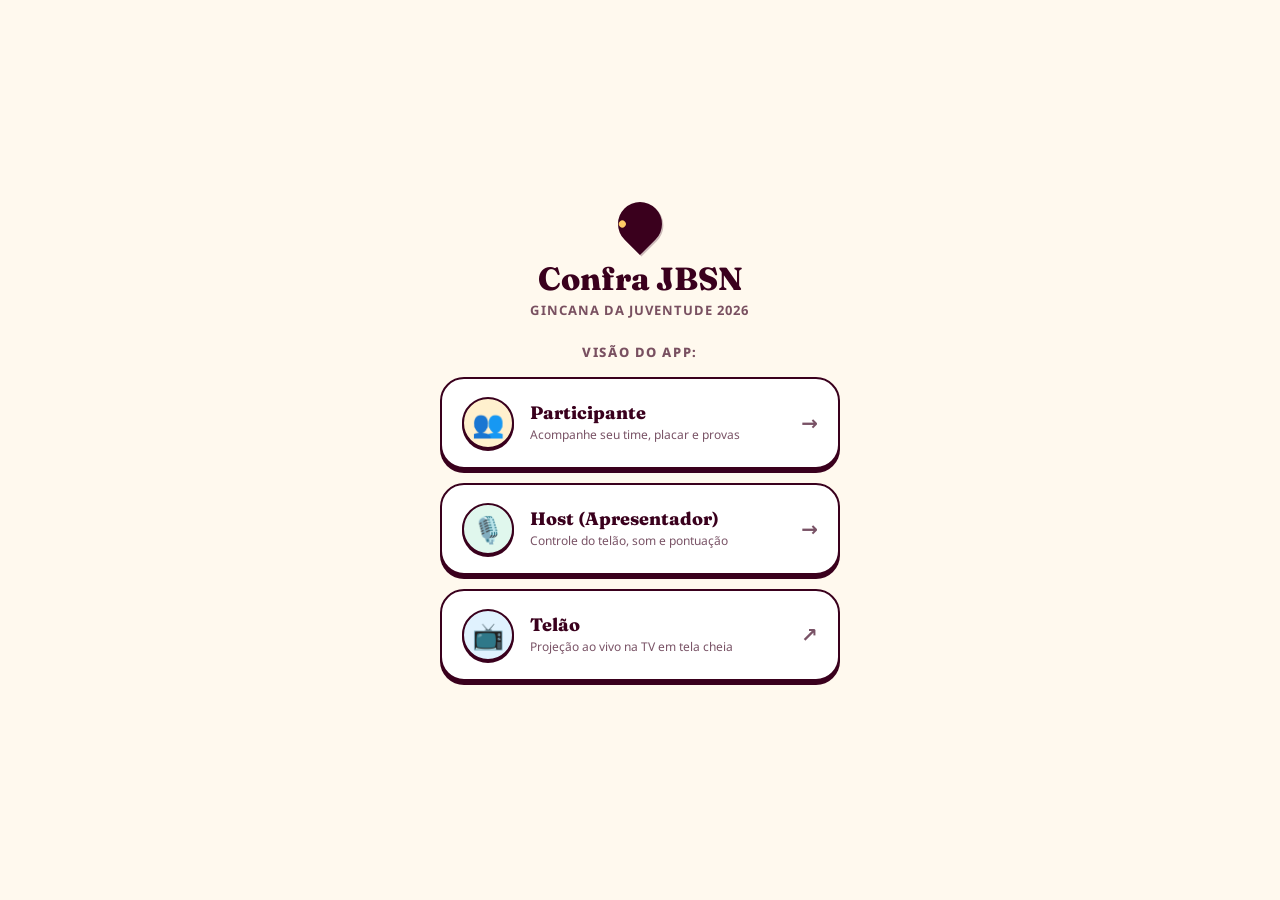
==== commit cda80b46: "fix: atualizar dinamicamente lista de provas para projetar no telao ao cadastrar nova prova" ====
--- a/host.html
+++ b/host.html
@@ -63,6 +63,355 @@
       background: #FEE2E2;
       color: #991B1B;
     }
+  
+    .filter-pills-row {
+      display: flex !important;
+      gap: 8px !important;
+      overflow-x: auto !important;
+      padding-bottom: 4px !important;
+      margin-bottom: 14px !important;
+    }
+    .filter-pill {
+      padding: 7px 16px !important;
+      border-radius: 9999px !important;
+      border: 2px solid var(--color-ink-primary) !important;
+      background: #FFFFFF !important;
+      color: var(--color-ink-primary) !important;
+      font-family: 'Noto Sans', sans-serif !important;
+      font-size: 12px !important;
+      font-weight: 800 !important;
+      cursor: pointer !important;
+      box-shadow: 0 2px 0 0 var(--color-ink-primary) !important;
+      transition: transform 0.1s var(--ease-tactile), box-shadow 0.1s !important;
+      white-space: nowrap !important;
+      outline: none !important;
+      flex-shrink: 0 !important;
+    }
+    .filter-pill:active {
+      transform: translateY(2px) !important;
+      box-shadow: none !important;
+    }
+    .filter-pill.active {
+      background: var(--color-accent-yellow) !important;
+      color: var(--color-ink-primary) !important;
+      box-shadow: 0 1px 0 0 var(--color-ink-primary) !important;
+    }
+  </style>
+  <style>
+    /* =========================================================
+       PLACAR E MINI-BOTÕES TÁTEIS DO HOST (DESIGN SYSTEM CONFRA)
+       ========================================================= */
+    .scoreboard-card {
+      background: #FFFFFF !important;
+      border: 2.5px solid var(--color-ink-primary) !important;
+      border-radius: 24px !important;
+      box-shadow: 0 8px 0 0 var(--color-ink-primary) !important;
+      margin-bottom: 18px !important;
+      overflow: hidden !important;
+    }
+
+    .scoreboard-header {
+      background: #FDF6E2 !important;
+      border-bottom: 2.5px solid var(--color-ink-primary) !important;
+      padding: 10px 14px !important;
+      display: flex !important;
+      align-items: center !important;
+      justify-content: space-between !important;
+    }
+
+    .scoreboard-header-title {
+      display: flex;
+      align-items: center;
+      gap: 8px;
+      font-family: 'Fraunces', serif;
+      font-size: 13px;
+      font-weight: 800;
+      letter-spacing: 0.08em;
+      text-transform: uppercase;
+      color: var(--color-ink-primary);
+    }
+
+    .btn-edit-teams {
+      width: auto !important;
+      max-width: max-content !important;
+      flex-shrink: 0 !important;
+      white-space: nowrap !important;
+      padding: 6px 14px !important;
+      font-size: 11px !important;
+      font-weight: 800 !important;
+      border-radius: 9999px !important;
+      border: 2px solid var(--color-ink-primary) !important;
+      background: #FFFFFF !important;
+      color: var(--color-ink-primary) !important;
+      box-shadow: 0 2px 0 0 var(--color-ink-primary) !important;
+      cursor: pointer !important;
+      transition: transform 0.1s ease, box-shadow 0.1s ease !important;
+    }
+    .btn-edit-teams:active {
+      transform: translateY(2px) !important;
+      box-shadow: none !important;
+    }
+
+    .host-scoreboard-arena {
+      display: grid !important;
+      grid-template-columns: 1fr 1fr !important;
+      gap: 12px !important;
+      position: relative !important;
+      padding: 14px 10px !important;
+      background: #FFF9EE !important;
+      box-sizing: border-box !important;
+      width: 100% !important;
+    }
+
+    .host-vs-divider {
+      position: absolute !important;
+      top: 50px !important;
+      left: 50% !important;
+      transform: translateX(-50%) !important;
+      width: 34px !important;
+      height: 34px !important;
+      border-radius: 50% !important;
+      background: #FFF9EE !important;
+      border: 2.5px solid var(--color-ink-primary) !important;
+      display: flex !important;
+      align-items: center !important;
+      justify-content: center !important;
+      font-family: 'Fraunces', serif !important;
+      font-size: 12px !important;
+      font-weight: 900 !important;
+      color: var(--color-ink-primary) !important;
+      box-shadow: 0 3px 0 0 var(--color-ink-primary) !important;
+      z-index: 10 !important;
+      pointer-events: none !important;
+    }
+
+    .host-team-box {
+      background: #FFFFFF !important;
+      border: 2.5px solid var(--color-ink-primary) !important;
+      border-radius: 20px !important;
+      padding: 14px 8px 12px 8px !important;
+      display: flex !important;
+      flex-direction: column !important;
+      align-items: center !important;
+      text-align: center !important;
+      box-shadow: 0 4px 0 0 var(--color-ink-primary) !important;
+      position: relative !important;
+      min-width: 0 !important;
+      box-sizing: border-box !important;
+    }
+
+    .host-team-box.team-a {
+      background: linear-gradient(180deg, #FFFFFF 0%, #FFFDF2 100%) !important;
+    }
+
+    .host-team-box.team-b {
+      background: linear-gradient(180deg, #FFFFFF 0%, #F0F8FF 100%) !important;
+    }
+
+    .host-team-crest {
+      width: 48px !important;
+      height: 48px !important;
+      border-radius: 50% !important;
+      border: 2.5px solid var(--color-ink-primary) !important;
+      display: flex !important;
+      align-items: center !important;
+      justify-content: center !important;
+      font-size: 24px !important;
+      box-shadow: 0 3px 0 0 var(--color-ink-primary) !important;
+      margin-bottom: 6px !important;
+      flex-shrink: 0 !important;
+    }
+
+    .host-team-title {
+      font-family: 'Fraunces', serif !important;
+      font-size: 16px !important;
+      font-weight: 900 !important;
+      color: var(--color-ink-primary) !important;
+      line-height: 1.15 !important;
+      white-space: nowrap !important;
+      overflow: hidden !important;
+      text-overflow: ellipsis !important;
+      max-width: 100% !important;
+      margin-bottom: 2px !important;
+    }
+
+    .host-score-number-wrap {
+      margin: 4px 0 8px 0 !important;
+      display: flex !important;
+      flex-direction: column !important;
+      align-items: center !important;
+    }
+
+    .host-pts-giant {
+      font-family: 'Fraunces', serif !important;
+      font-size: 50px !important;
+      font-weight: 900 !important;
+      line-height: 0.95 !important;
+      color: var(--color-ink-primary) !important;
+      letter-spacing: -0.04em !important;
+      font-variant-numeric: tabular-nums !important;
+    }
+
+    .host-pts-label {
+      font-size: 10px !important;
+      font-weight: 900 !important;
+      letter-spacing: 0.12em !important;
+      text-transform: uppercase !important;
+      color: rgba(58, 0, 29, 0.55) !important;
+      margin-top: 2px !important;
+    }
+
+    /* MINI BOTÕES DE PONTUAÇÃO RÁPIDA (GRID 2x2 TÁTIL) */
+    .host-quick-actions {
+      display: grid !important;
+      grid-template-columns: 1fr 1fr !important;
+      gap: 6px !important;
+      width: 100% !important;
+      box-sizing: border-box !important;
+    }
+
+    .btn-quick-score {
+      height: 38px !important;
+      border: 2px solid var(--color-ink-primary) !important;
+      border-radius: 9999px !important;
+      font-family: 'Noto Sans', sans-serif !important;
+      font-weight: 900 !important;
+      font-size: 14px !important;
+      letter-spacing: -0.02em !important;
+      display: flex !important;
+      align-items: center !important;
+      justify-content: center !important;
+      cursor: pointer !important;
+      box-shadow: 0 3px 0 0 var(--color-ink-primary) !important;
+      transition: transform 0.08s ease, box-shadow 0.08s ease !important;
+      user-select: none !important;
+      font-variant-numeric: tabular-nums !important;
+      padding: 0 !important;
+      outline: none !important;
+      -webkit-tap-highlight-color: transparent !important;
+    }
+
+    .btn-quick-score:active {
+      transform: translateY(3px) !important;
+      box-shadow: 0 0 0 0 var(--color-ink-primary) !important;
+    }
+
+    /* Cores Sol */
+    .host-team-box.team-a .btn-quick-score.btn-pt-1 {
+      background: #FFFFFF !important;
+      color: var(--color-ink-primary) !important;
+    }
+    .host-team-box.team-a .btn-quick-score.btn-pt-5,
+    .host-team-box.team-a .btn-quick-score.btn-pt-10 {
+      background: var(--color-accent-yellow) !important;
+      color: var(--color-ink-primary) !important;
+    }
+
+    /* Cores Mar */
+    .host-team-box.team-b .btn-quick-score.btn-pt-1 {
+      background: #FFFFFF !important;
+      color: var(--color-ink-primary) !important;
+    }
+    .host-team-box.team-b .btn-quick-score.btn-pt-5,
+    .host-team-box.team-b .btn-quick-score.btn-pt-10 {
+      background: #8EC5FC !important;
+      color: var(--color-ink-primary) !important;
+    }
+
+    /* Botão Penalidade (-1) */
+    .btn-quick-score.btn-pt-minus {
+      background: #FEE2E2 !important;
+      color: #DC2626 !important;
+      border-color: var(--color-ink-primary) !important;
+    }
+    .btn-quick-score.btn-pt-minus:active {
+      background: #FECACA !important;
+    }
+
+    /* Barra de Disputa / Gauge */
+    .scoreboard-clash-wrap {
+      padding: 0 14px 14px 14px !important;
+      background: #FFF9EE !important;
+      border-top: 2px dashed rgba(58, 0, 29, 0.2) !important;
+      margin-top: 2px !important;
+      padding-top: 10px !important;
+    }
+
+    .scoreboard-clash-labels {
+      display: flex !important;
+      justify-content: space-between !important;
+      font-size: 11px !important;
+      font-weight: 900 !important;
+      text-transform: uppercase !important;
+      letter-spacing: 0.05em !important;
+      color: var(--color-ink-primary) !important;
+      margin-bottom: 6px !important;
+    }
+
+    .scoreboard-clash-track {
+      height: 20px !important;
+      background: #F3EBDB !important;
+      border: 2.5px solid var(--color-ink-primary) !important;
+      border-radius: 9999px !important;
+      overflow: hidden !important;
+      display: flex !important;
+      box-shadow: inset 0 2px 4px rgba(58, 0, 29, 0.1) !important;
+    }
+
+    .btn-detailed-score {
+      width: 100% !important;
+      font-size: 14px !important;
+      font-weight: 900 !important;
+      padding: 13px !important;
+      border-radius: 9999px !important;
+      background: var(--color-accent-yellow) !important;
+      border: 2.5px solid var(--color-ink-primary) !important;
+      color: var(--color-ink-primary) !important;
+      box-shadow: 0 4px 0 0 var(--color-ink-primary) !important;
+      cursor: pointer !important;
+      display: flex !important;
+      align-items: center !important;
+      justify-content: center !important;
+      gap: 8px !important;
+      transition: transform 0.08s ease, box-shadow 0.08s ease !important;
+    }
+    .btn-detailed-score:active {
+      transform: translateY(3px) !important;
+      box-shadow: 0 1px 0 0 var(--color-ink-primary) !important;
+    }
+  
+    .filter-pills-row {
+      display: flex !important;
+      gap: 8px !important;
+      overflow-x: auto !important;
+      padding-bottom: 4px !important;
+      margin-bottom: 14px !important;
+    }
+    .filter-pill {
+      padding: 7px 16px !important;
+      border-radius: 9999px !important;
+      border: 2px solid var(--color-ink-primary) !important;
+      background: #FFFFFF !important;
+      color: var(--color-ink-primary) !important;
+      font-family: 'Noto Sans', sans-serif !important;
+      font-size: 12px !important;
+      font-weight: 800 !important;
+      cursor: pointer !important;
+      box-shadow: 0 2px 0 0 var(--color-ink-primary) !important;
+      transition: transform 0.1s var(--ease-tactile), box-shadow 0.1s !important;
+      white-space: nowrap !important;
+      outline: none !important;
+      flex-shrink: 0 !important;
+    }
+    .filter-pill:active {
+      transform: translateY(2px) !important;
+      box-shadow: none !important;
+    }
+    .filter-pill.active {
+      background: var(--color-accent-yellow) !important;
+      color: var(--color-ink-primary) !important;
+      box-shadow: 0 1px 0 0 var(--color-ink-primary) !important;
+    }
   </style>
 </head>
 <body>
@@ -129,99 +478,104 @@
           <div class="card-header-tint" style="background: var(--color-surface-tint); padding: 8px 14px;">
             <div style="display: flex; align-items: center; gap: 8px;">
               <span style="font-size: 16px;">🎯</span>
-              <span class="micro-label" style="color: var(--color-ink-primary);">Apresentação de Prova no Telão</span>
-            </div>
-            <span class="tag-badge" style="background: var(--color-accent-yellow-light); font-size: 10px; font-weight: 800;">Ao Vivo</span>
-          </div>
-          <div class="card-body" style="padding: 12px 14px;">
-            <label class="form-label" for="select-prova-telao" style="font-size: 12px; font-weight: 800; color: var(--color-ink-primary); margin-bottom: 6px; display: block;">
-              Escolha a prova:
+              <span class="micro-label" style="color: var(--color-ink-primary);">Projetar Prova no Telão</span>
+            </div>
+          </div>
+          <div class="card-body" style="padding: 14px;">
+            <label class="form-label" for="select-prova-telao" style="font-size: 12px; font-weight: 800; color: var(--color-ink-primary); margin-bottom: 8px; display: block;">
+              Escolha a prova para projetar no Telão:
             </label>
-            <div style="display: flex; gap: 8px; align-items: center;">
-              <select id="select-prova-telao" class="form-select" onchange="selecionarProvaTelao(this.value)" style="flex: 1; font-weight: 700; font-size: 14px; padding: 10px 12px;">
-                <option value="" disabled selected>-- Selecione para projetar --</option>
-              </select>
-              <button class="btn-tactile primary small" style="white-space: nowrap; padding: 10px 14px; font-size: 12px;" onclick="const val = document.getElementById('select-prova-telao').value; if(val) selecionarProvaTelao(val); else alert('Selecione uma prova primeiro!');" title="Projetar no Telão">
+            <div style="display: flex; gap: 10px; align-items: center; width: 100%;">
+              <div style="flex: 1; min-width: 0;">
+                <select id="select-prova-telao" class="form-select" onchange="selecionarProvaTelao(this.value)" style="width: 100%; min-width: 0; font-weight: 700; font-size: 14px; padding: 12px 16px; background: #FFFFFF; border: 2.5px solid var(--color-ink-primary); border-radius: 9999px; box-shadow: var(--shadow-tactile-sm); color: var(--color-ink-primary); cursor: pointer; text-overflow: ellipsis; overflow: hidden; white-space: nowrap;">
+                  <option value="" disabled selected>-- Escolha uma prova para projetar --</option>
+                </select>
+              </div>
+              <button type="button" class="btn-tactile primary small" style="flex: 0 0 auto; width: auto !important; max-width: max-content !important; white-space: nowrap; padding: 12px 20px; font-size: 13px; font-weight: 800; border-radius: 9999px;" onclick="const val = document.getElementById('select-prova-telao').value; if(val) selecionarProvaTelao(val); else alert('Selecione uma prova primeiro!');" title="Projetar no Telão">
                 <span>📺 Projetar</span>
               </button>
             </div>
-            <div id="status-prova-apresentada" style="display: none; margin-top: 8px; font-size: 11px; font-weight: 700; color: #2E7D32; background: var(--color-accent-mint-light); border-radius: 8px; padding: 6px 10px; text-align: center;"></div>
+            <div id="status-prova-apresentada" style="display: none; margin-top: 10px; font-size: 12px; font-weight: 800; color: #166534; background: var(--color-accent-mint-light); border: 2px solid var(--color-ink-primary); border-radius: 12px; padding: 8px 12px; text-align: center;"></div>
           </div>
         </article>
-        <section class="bento-card scoreboard-card" style="margin-bottom: 16px;">
-          <div class="card-header-tint">
-            <span class="micro-label">Placar Oficial da Gincana</span>
-            <button class="btn-tactile small secondary" onclick="openEditTeamsModal()" style="padding: 4px 10px; font-size: 11px;">
-              ✏️ Editar Equipes
-            </button>
-          </div>
-
-          <div class="scoreboard-arena">
+                <section class="scoreboard-card">
+          <div class="scoreboard-header">
+            <div class="scoreboard-header-title">
+              <span>🏆</span>
+              <span>Placar Oficial</span>
+            </div>
+          </div>
+
+          <div class="host-scoreboard-arena">
             <!-- Time A (Sol) -->
-            <div class="team-score-card">
-              <div class="team-crest" style="background: var(--color-accent-yellow-light);">
+            <div class="host-team-box team-a">
+              <div class="host-team-crest" style="background: #FECB66;">
                 <span id="host-crest-a">☀️</span>
               </div>
-              <div id="team-a-name" class="team-name">Time Sol</div>
-              <div id="team-a-pts" class="team-pts-giant tabular">0</div>
-              <span class="team-pts-label">Pontos</span>
-
-              <!-- Botões de Lançamento Rápido Time A -->
-              <div class="host-quick-score-row">
-                <button class="btn-quick-pt" onclick="quickAddPoints('team_a', 1)" title="Adicionar 1 ponto">+1</button>
-                <button class="btn-quick-pt" onclick="quickAddPoints('team_a', 5)" title="Adicionar 5 pontos">+5</button>
-                <button class="btn-quick-pt" onclick="quickAddPoints('team_a', 10)" title="Adicionar 10 pontos">+10</button>
-                <button class="btn-quick-pt minus" onclick="quickAddPoints('team_a', -1)" title="Remover 1 ponto">-1</button>
+              <div id="team-a-name" class="host-team-title">Time Sol</div>
+              
+              <div class="host-score-number-wrap">
+                <div id="team-a-pts" class="host-pts-giant tabular">0</div>
+                <span class="host-pts-label">PONTOS</span>
               </div>
-            </div>
-
-            <!-- Emblema Central VS -->
-            <div class="vs-badge-center">VS</div>
-
-            <!-- Time B (Nascente) -->
-            <div class="team-score-card">
-              <div class="team-crest" style="background: var(--color-accent-coral-light);">
-                <span id="host-crest-b">🔥</span>
+
+              <!-- Mini Botões de Pontuação Rápida Time A (Grid 2x2) -->
+              <div class="host-quick-actions">
+                <button type="button" class="btn-quick-score btn-pt-1" onclick="quickAddPoints('team_a', 1)" title="Adicionar 1 ponto">+1</button>
+                <button type="button" class="btn-quick-score btn-pt-5" onclick="quickAddPoints('team_a', 5)" title="Adicionar 5 pontos">+5</button>
+                <button type="button" class="btn-quick-score btn-pt-10" onclick="quickAddPoints('team_a', 10)" title="Adicionar 10 pontos">+10</button>
+                <button type="button" class="btn-quick-score btn-pt-minus" onclick="quickAddPoints('team_a', -1)" title="Remover 1 ponto">-1</button>
               </div>
-              <div id="team-b-name" class="team-name">Time Nascente</div>
-              <div id="team-b-pts" class="team-pts-giant tabular">0</div>
-              <span class="team-pts-label">Pontos</span>
-
-              <!-- Botões de Lançamento Rápido Time B -->
-              <div class="host-quick-score-row">
-                <button class="btn-quick-pt" onclick="quickAddPoints('team_b', 1)" title="Adicionar 1 ponto">+1</button>
-                <button class="btn-quick-pt" onclick="quickAddPoints('team_b', 5)" title="Adicionar 5 pontos">+5</button>
-                <button class="btn-quick-pt" onclick="quickAddPoints('team_b', 10)" title="Adicionar 10 pontos">+10</button>
-                <button class="btn-quick-pt minus" onclick="quickAddPoints('team_b', -1)" title="Remover 1 ponto">-1</button>
+            </div>
+
+            <!-- Emblema Central VS Flutuante -->
+            <div class="host-vs-divider">VS</div>
+
+            <!-- Time B (Mar) -->
+            <div class="host-team-box team-b">
+              <div class="host-team-crest" style="background: #8EC5FC;">
+                <span id="host-crest-b">🌊</span>
               </div>
-            </div>
-          </div>
-
-          <!-- Barra de Disputa / Equilíbrio -->
-          <div class="clash-bar-wrapper">
-            <div class="clash-bar-labels">
+              <div id="team-b-name" class="host-team-title">Time Mar</div>
+
+              <div class="host-score-number-wrap">
+                <div id="team-b-pts" class="host-pts-giant tabular">0</div>
+                <span class="host-pts-label">PONTOS</span>
+              </div>
+
+              <!-- Mini Botões de Pontuação Rápida Time B (Grid 2x2) -->
+              <div class="host-quick-actions">
+                <button type="button" class="btn-quick-score btn-pt-1" onclick="quickAddPoints('team_b', 1)" title="Adicionar 1 ponto">+1</button>
+                <button type="button" class="btn-quick-score btn-pt-5" onclick="quickAddPoints('team_b', 5)" title="Adicionar 5 pontos">+5</button>
+                <button type="button" class="btn-quick-score btn-pt-10" onclick="quickAddPoints('team_b', 10)" title="Adicionar 10 pontos">+10</button>
+                <button type="button" class="btn-quick-score btn-pt-minus" onclick="quickAddPoints('team_b', -1)" title="Remover 1 ponto">-1</button>
+              </div>
+            </div>
+          </div>
+
+          <!-- Barra de Disputa / Gauge -->
+          <div class="scoreboard-clash-wrap">
+            <div class="scoreboard-clash-labels">
               <span id="label-pct-a" class="tabular">Time Sol: 50%</span>
-              <span id="label-pct-b" class="tabular">Time Nascente: 50%</span>
-            </div>
-            <div class="clash-bar-track">
-              <div id="clash-fill-a" class="clash-bar-fill-a" style="width: 50%;"></div>
-              <div id="clash-fill-b" class="clash-bar-fill-b" style="width: 50%;"></div>
-            </div>
-          </div>
-
-          <!-- Botão Lançamento Detalhado com Motivo -->
-          <div style="margin-top: 14px;">
-            <button class="btn-tactile primary" onclick="openScoreModal()">
-              <span>⚡ Lançar Pontos por Prova (Detalhado)</span>
-            </button>
+              <span id="label-pct-b" class="tabular">Time Mar: 50%</span>
+            </div>
+            <div class="scoreboard-clash-track">
+              <div id="clash-fill-a" class="clash-bar-fill-a" style="width: 50%; height: 100%; background: #FECB66; border-right: 2px solid var(--color-ink-primary); transition: width 0.4s ease;"></div>
+              <div id="clash-fill-b" class="clash-bar-fill-b" style="width: 50%; height: 100%; background: #8EC5FC; transition: width 0.4s ease;"></div>
+            </div>
+            
+            <div style="margin-top: 12px;">
+              <button type="button" class="btn-detailed-score" onclick="openScoreModal()">
+                <span>⚡ Lançar Pontos por Prova (Detalhado)</span>
+              </button>
+            </div>
           </div>
         </section>
 
         <!-- Feed Recente de Pontos na Visão do Placar -->
         <article class="bento-card">
           <div class="card-header-tint">
-            <span class="micro-label">Histórico de Lançamentos Recentes</span>
-            <span class="tag-badge" style="background: var(--color-surface-warm);">Ao Vivo</span>
+            <span class="micro-label">Histórico de Pontos</span>
           </div>
           <div class="card-body">
             <div id="logs-container" class="logs-container">
@@ -235,10 +589,7 @@
       <div id="telao-subview-timer" class="telao-subview" style="display: none;">
         <article class="bento-card">
           <div class="card-header-tint" style="background: var(--color-surface-tint);">
-            <span class="micro-label">Cronômetro no Telão</span>
-            <span id="telao-timer-admin-status" class="tag-badge" style="background: var(--color-accent-mint-light); color: #2E7D32; font-size: 11px;">
-              📺 Telão Exibindo: Cronômetro
-            </span>
+            <span class="micro-label">Cronômetro Oficial</span>
           </div>
           <div class="card-body" style="text-align: center;">
             <p style="font-size: 12px; color: var(--color-ink-muted); margin-bottom: 14px;">
@@ -312,6 +663,44 @@
             </div>
           </div>
         </article>
+
+        <!-- CARD: ADICIONAR NOVO VÍDEO DO YOUTUBE -->
+        <article class="bento-card" style="margin-top: 16px;">
+          <div class="card-header-tint" style="background: var(--color-accent-yellow-light);">
+            <div style="display: flex; align-items: center; gap: 8px;">
+              <span style="font-size: 18px;">➕</span>
+              <span class="micro-label" style="color: var(--color-ink-primary);">Adicionar Vídeo do YouTube</span>
+            </div>
+            <span style="font-size: 11px; font-weight: 800; text-transform: uppercase; color: #B45309;">Online</span>
+          </div>
+          <div class="card-body">
+            <p style="font-size: 12px; color: var(--color-ink-muted); margin-bottom: 14px;">
+              Cole o link de um vídeo do YouTube para criar um botão de dança no Telão sem precisar baixar:
+            </p>
+            <form id="form-add-youtube-video" onsubmit="event.preventDefault(); submitNewYouTubeVideo();" style="display: flex; flex-direction: column; gap: 12px;">
+              <div class="form-group" style="margin-bottom: 0;">
+                <label class="form-label" for="new-video-title" style="font-size: 12px; font-weight: 800;">Nome / Rótulo do Botão</label>
+                <input id="new-video-title" class="form-input" type="text" placeholder="Ex: Macarena, Dança do Pinguim..." required>
+              </div>
+              <div class="form-group" style="margin-bottom: 0;">
+                <label class="form-label" for="new-video-url" style="font-size: 12px; font-weight: 800;">Link do YouTube</label>
+                <input id="new-video-url" class="form-input" type="url" placeholder="https://www.youtube.com/watch?v=... ou https://youtu.be/..." required>
+              </div>
+              <button type="submit" class="btn-tactile primary" style="width: 100%; font-size: 13px; font-weight: 800; padding: 12px; margin-top: 4px;">
+                <span>✨ Criar Botão de Vídeo</span>
+              </button>
+            </form>
+
+            <!-- Lista gerenciadora de vídeos adicionados (com botão excluir) -->
+            <div id="custom-videos-manager-list" style="margin-top: 18px; display: none;">
+              <div style="border-top: 2px dashed rgba(58, 0, 29, 0.15); margin-bottom: 12px;"></div>
+              <span class="micro-label" style="display: block; margin-bottom: 8px; color: var(--color-ink-muted);">Vídeos Adicionados pelo Host</span>
+              <div id="custom-videos-items" style="display: flex; flex-direction: column; gap: 8px;">
+                <!-- Itens dinâmicos via renderCustomVideosManager() -->
+              </div>
+            </div>
+          </div>
+        </article>
       </div>
 
       <!-- SUB-VIEW 4: SONS (PAINEL DE CONTROLE DE SONS E EFEITOS) -->
@@ -382,20 +771,20 @@
       </article>
 
       <!-- Campo de Busca de Inscrito -->
-      <div class="search-box" style="margin-bottom: 12px;">
-        <svg width="18" height="18" viewBox="0 0 24 24" fill="none" stroke="currentColor" stroke-width="2.2">
+      <div class="search-input-wrapper" style="margin-bottom: 14px;">
+        <svg class="search-icon" width="18" height="18" viewBox="0 0 24 24" fill="none" stroke="#3A001D" stroke-width="2.2" stroke-linecap="round" stroke-linejoin="round">
           <circle cx="11" cy="11" r="8"></circle>
           <line x1="21" y1="21" x2="16.65" y2="16.65"></line>
         </svg>
-        <input id="search-participant" type="text" placeholder="Buscar inscrito por nome..." oninput="renderParticipantes()">
+        <input id="search-participant" class="search-input" type="text" placeholder="Buscar inscrito por nome..." oninput="renderParticipantes()">
       </div>
 
       <!-- Filtros Rápidos -->
       <div class="filter-pills-row" style="margin-bottom: 14px;">
-        <button class="filter-pill active" onclick="filterParticipants('all', this)">Todos</button>
-        <button class="filter-pill" onclick="filterParticipants('team_a', this)">Time Sol</button>
-        <button class="filter-pill" onclick="filterParticipants('team_b', this)">Time Nascente</button>
-        <button class="filter-pill" onclick="filterParticipants('none', this)">Sem Time</button>
+        <button type="button" class="filter-pill active" onclick="filterParticipants('all', this)">Todos</button>
+        <button type="button" id="filter-btn-team-a" class="filter-pill" onclick="filterParticipants('team_a', this)">Time Sol</button>
+        <button type="button" id="filter-btn-team-b" class="filter-pill" onclick="filterParticipants('team_b', this)">Time Mar</button>
+        <button type="button" class="filter-pill" onclick="filterParticipants('none', this)">Sem Time</button>
       </div>
 
       <!-- Lista de Jovens -->
@@ -408,26 +797,7 @@
          VIEW 4: EQUIPES (VER E EDITAR EQUIPES E SEUS INTEGRANTES)
          ==================================================== -->
     <section id="view-equipes" class="tab-view-content" style="display: none;">
-      <!-- Ações de Liderança das Equipes -->
-      <article class="bento-card" style="margin-bottom: 16px;">
-        <div class="card-header-tint" style="background: var(--color-surface-tint);">
-          <span class="micro-label">Gestão Oficial de Equipes</span>
-          <span class="tag-badge" style="background: var(--color-surface-pure);">Modo Host</span>
-        </div>
-        <div class="card-body">
-          <p style="font-size: 12px; color: var(--color-ink-muted); margin-bottom: 12px;">
-            Altere nomes, brasões ou redistribua participantes individualmente entre os times:
-          </p>
-          <div style="display: flex; gap: 10px;">
-            <button class="btn-tactile primary small" style="flex: 1;" onclick="openEditTeamsModal()">
-              <span>✏️ Editar Nomes & Brasões</span>
-            </button>
-            <button class="btn-tactile secondary small" style="flex: 1;" onclick="state.sortearEquipes()">
-              <span>🎲 Sortear 50/50</span>
-            </button>
-          </div>
-        </div>
-      </article>
+
 
       <!-- Painéis das Equipes com Integrantes -->
       <div id="equipes-cards-container">
@@ -724,14 +1094,15 @@
   <!-- ====================================================
        MODAL: EDITAR NOMES DAS EQUIPES (HOST)
        ==================================================== -->
-  <div id="modal-edit-teams" class="modal-backdrop" onclick="if(event.target === this) closeModals()">
+    <div id="modal-edit-teams" class="modal-backdrop" onclick="if(event.target === this) closeModals()">
     <div class="modal-sheet">
       <div class="modal-handle"></div>
       <div class="modal-header">
-        <h2 class="font-display" style="font-size: 20px; font-weight: 800;">✏️ Editar Equipes</h2>
+        <h2 class="font-display" style="font-size: 20px; font-weight: 800;">✏️ Personalizar Equipes</h2>
         <button class="modal-close-btn" onclick="closeModals()">✕</button>
       </div>
 
+      <!-- Equipe 1 -->
       <div style="background: var(--color-surface-tint); border: var(--border-thin); border-radius: 14px; padding: 12px; margin-bottom: 14px;">
         <span class="micro-label" style="color: #B45309;">Equipe 1</span>
         <div style="display: flex; gap: 8px; margin-top: 6px;">
@@ -744,18 +1115,45 @@
             <input id="edit-team-a-name" class="form-input" type="text" placeholder="Ex: Time Sol">
           </div>
         </div>
-      </div>
-
+        <div style="margin-top: 10px;">
+          <label class="form-label" style="font-size: 11px; margin-bottom: 4px; display: block;">Cor da Equipe 1</label>
+          <div style="display: flex; align-items: center; gap: 8px;">
+            <input id="edit-team-a-color" type="color" value="#FECB66" style="width: 44px; height: 34px; border: 2px solid var(--color-ink-primary); border-radius: 8px; cursor: pointer; padding: 2px; background: #fff;">
+            <div style="display: flex; gap: 6px; align-items: center; flex-wrap: wrap;">
+              <span class="color-preset-dot" style="background: #FECB66;" title="Amarelo Mel" onclick="document.getElementById('edit-team-a-color').value='#FECB66'"></span>
+              <span class="color-preset-dot" style="background: #8EC5FC;" title="Azul Céu" onclick="document.getElementById('edit-team-a-color').value='#8EC5FC'"></span>
+              <span class="color-preset-dot" style="background: #FF6F89;" title="Coral Berry" onclick="document.getElementById('edit-team-a-color').value='#FF6F89'"></span>
+              <span class="color-preset-dot" style="background: #79D3A8;" title="Menta Fresca" onclick="document.getElementById('edit-team-a-color').value='#79D3A8'"></span>
+              <span class="color-preset-dot" style="background: #D8B4E2;" title="Lilás Suave" onclick="document.getElementById('edit-team-a-color').value='#D8B4E2'"></span>
+            </div>
+          </div>
+        </div>
+      </div>
+
+      <!-- Equipe 2 -->
       <div style="background: var(--color-surface-tint); border: var(--border-thin); border-radius: 14px; padding: 12px; margin-bottom: 16px;">
-        <span class="micro-label" style="color: var(--color-accent-coral-dark);">Equipe 2</span>
+        <span class="micro-label" style="color: #0284C7;">Equipe 2</span>
         <div style="display: flex; gap: 8px; margin-top: 6px;">
           <div style="width: 60px;">
             <label class="form-label" style="font-size: 11px;">Ícone</label>
-            <input id="edit-team-b-crest" class="form-input" style="text-align: center; font-size: 18px;" type="text" value="🔥" maxlength="4">
+            <input id="edit-team-b-crest" class="form-input" style="text-align: center; font-size: 18px;" type="text" value="🌊" maxlength="4">
           </div>
           <div style="flex: 1;">
             <label class="form-label" style="font-size: 11px;">Nome da Equipe</label>
-            <input id="edit-team-b-name" class="form-input" type="text" placeholder="Ex: Time Nascente">
+            <input id="edit-team-b-name" class="form-input" type="text" placeholder="Ex: Time Mar">
+          </div>
+        </div>
+        <div style="margin-top: 10px;">
+          <label class="form-label" style="font-size: 11px; margin-bottom: 4px; display: block;">Cor da Equipe 2</label>
+          <div style="display: flex; align-items: center; gap: 8px;">
+            <input id="edit-team-b-color" type="color" value="#8EC5FC" style="width: 44px; height: 34px; border: 2px solid var(--color-ink-primary); border-radius: 8px; cursor: pointer; padding: 2px; background: #fff;">
+            <div style="display: flex; gap: 6px; align-items: center; flex-wrap: wrap;">
+              <span class="color-preset-dot" style="background: #8EC5FC;" title="Azul Céu" onclick="document.getElementById('edit-team-b-color').value='#8EC5FC'"></span>
+              <span class="color-preset-dot" style="background: #FECB66;" title="Amarelo Mel" onclick="document.getElementById('edit-team-b-color').value='#FECB66'"></span>
+              <span class="color-preset-dot" style="background: #FF6F89;" title="Coral Berry" onclick="document.getElementById('edit-team-b-color').value='#FF6F89'"></span>
+              <span class="color-preset-dot" style="background: #79D3A8;" title="Menta Fresca" onclick="document.getElementById('edit-team-b-color').value='#79D3A8'"></span>
+              <span class="color-preset-dot" style="background: #D8B4E2;" title="Lilás Suave" onclick="document.getElementById('edit-team-b-color').value='#D8B4E2'"></span>
+            </div>
           </div>
         </div>
       </div>
@@ -818,12 +1216,19 @@
           telaoCtrl.sendAction('TELAO_SWITCH_VIEW', { view: 'placar' });
           telaoCtrl.hideTimerFromTelao();
           telaoCtrl.stopVideo();
+        } else if (subTabName === 'timer') {
+          telaoCtrl.sendAction('TELAO_SWITCH_VIEW', { view: 'timer' });
+        } else if (subTabName === 'dance') {
+          telaoCtrl.sendAction('TELAO_SWITCH_VIEW', { view: 'dance' });
+        } else if (subTabName === 'sons') {
+          telaoCtrl.sendAction('TELAO_SWITCH_VIEW', { view: 'sons' });
         }
-        // As abas dance e sons no host não disparam vídeos/sons sozinhas:
-        // aguardam o toque específico do usuário em cada botão!
       }
 
       // 3. Renderiza Vídeos ou Instants conforme a sub-aba
+      if (subTabName === 'placar' && typeof renderSelectProvaTelao === 'function') {
+        renderSelectProvaTelao();
+      }
       if (subTabName === 'dance' && typeof renderVideos === 'function') {
         renderVideos();
       }
@@ -851,6 +1256,12 @@
       if (typeof loadMediaLists === 'function') {
         loadMediaLists();
       }
+      if (typeof renderSelectProvaTelao === 'function') {
+        renderSelectProvaTelao();
+      }
+      if (typeof renderUI === 'function') {
+        renderUI();
+      }
       switchMainTab('telao');
       switchTelaoSubTab('placar');
     });
--- a/styles.css
+++ b/styles.css
@@ -348,7 +348,7 @@
 
 .clash-bar-fill-b {
   height: 100%;
-  background: var(--color-accent-coral);
+  background: #8EC5FC;
   transition: width 0.4s var(--ease-tactile);
 }
 
@@ -1002,14 +1002,14 @@
   user-select: none;
 }
 
-/* Base circular externa / bisel do botão arcade */
+/* Base circular externa / bisel do botão arcade (Fiel ao estilo MyInstants 3D) */
 .instant-button-outer {
-  width: 76px;
-  height: 76px;
+  width: 78px;
+  height: 78px;
   border-radius: 50%;
-  background: #F3EBDB;
-  border: 2.5px solid var(--color-ink-primary);
-  box-shadow: 0 5px 0 0 var(--color-ink-primary), inset 0 2px 4px rgba(255, 255, 255, 0.8);
+  background: #FFF9EE;
+  border: 3.5px solid #3A001D;
+  box-shadow: 0 5px 0 0 #3A001D, inset 0 2px 4px rgba(255, 255, 255, 0.9);
   display: flex;
   align-items: center;
   justify-content: center;
@@ -1024,10 +1024,10 @@
 
 /* Domo 3D brilhante interno com reflexo especular */
 .instant-dome {
-  width: 60px;
-  height: 60px;
+  width: 58px;
+  height: 58px;
   border-radius: 50%;
-  border: 2px solid rgba(0, 0, 0, 0.35);
+  border: 2.5px solid #3A001D;
   display: flex;
   align-items: center;
   justify-content: center;
@@ -1085,10 +1085,12 @@
   margin-top: 8px;
   font-size: 12px;
   font-weight: 700;
-  color: #1e3a8a;
-  line-height: 1.2;
+  color: #3A001D;
+  line-height: 1.25;
   text-decoration: underline;
-  text-decoration-color: #1e3a8a;
+  text-decoration-color: #3A001D;
+  font-weight: 800;
+  font-size: 13px;
   text-underline-offset: 3px;
   max-width: 95px;
   word-break: break-word;
@@ -1330,3 +1332,499 @@
   scrollbar-width: none !important;    /* Firefox */
 }
 
+
+
+/* =========================================================
+   HOST SCOREBOARD ARENA (ALINHAMENTO PERFEITO LADO A LADO)
+   ========================================================= */
+.host-scoreboard-arena {
+  display: grid;
+  grid-template-columns: 1fr 1fr;
+  gap: 12px;
+  position: relative;
+  padding: 14px 12px;
+  box-sizing: border-box;
+  width: 100%;
+}
+
+.host-vs-divider {
+  position: absolute;
+  top: 50%;
+  left: 50%;
+  transform: translate(-50%, -50%);
+  width: 32px;
+  height: 32px;
+  border-radius: 50%;
+  background: #FFF9EE;
+  border: 2.5px solid var(--color-ink-primary);
+  display: flex;
+  align-items: center;
+  justify-content: center;
+  font-family: 'Fraunces', serif;
+  font-size: 12px;
+  font-weight: 900;
+  color: var(--color-ink-primary);
+  box-shadow: 0 3px 0 0 var(--color-ink-primary);
+  z-index: 5;
+  pointer-events: none;
+}
+
+.host-team-box {
+  background: var(--color-surface-pure);
+  border: 2.5px solid var(--color-ink-primary);
+  border-radius: 20px;
+  padding: 12px 8px;
+  display: flex;
+  flex-direction: column;
+  align-items: center;
+  text-align: center;
+  box-shadow: 0 4px 0 0 var(--color-ink-primary);
+  position: relative;
+  min-width: 0;
+  box-sizing: border-box;
+}
+
+.host-team-box.team-a {
+  background: linear-gradient(180deg, #FFFFFF 0%, #FFFDF5 100%);
+}
+
+.host-team-box.team-b {
+  background: linear-gradient(180deg, #FFFFFF 0%, #F0F8FF 100%);
+}
+
+.host-team-crest {
+  width: 44px;
+  height: 44px;
+  border-radius: 50%;
+  border: 2px solid var(--color-ink-primary);
+  display: flex;
+  align-items: center;
+  justify-content: center;
+  font-size: 22px;
+  box-shadow: 0 2px 0 0 var(--color-ink-primary);
+  margin-bottom: 6px;
+  flex-shrink: 0;
+}
+
+.host-team-title {
+  font-family: 'Fraunces', serif;
+  font-size: 15px;
+  font-weight: 800;
+  color: var(--color-ink-primary);
+  line-height: 1.2;
+  white-space: nowrap;
+  overflow: hidden;
+  text-overflow: ellipsis;
+  max-width: 100%;
+}
+
+.host-score-number-wrap {
+  margin: 4px 0 8px 0;
+  display: flex;
+  flex-direction: column;
+  align-items: center;
+}
+
+.host-pts-giant {
+  font-family: 'Fraunces', serif;
+  font-size: 42px;
+  font-weight: 900;
+  line-height: 1;
+  color: var(--color-ink-primary);
+  letter-spacing: -0.03em;
+}
+
+/* GRID 2x2 DE PONTUAÇÃO RÁPIDA (+1, +5, +10, -1) */
+.host-quick-actions {
+  display: grid;
+  grid-template-columns: 1fr 1fr;
+  gap: 6px;
+  width: 100%;
+  box-sizing: border-box;
+}
+
+.btn-quick-score {
+  border: 2px solid var(--color-ink-primary);
+  border-radius: 9999px;
+  font-family: 'Noto Sans', sans-serif;
+  font-weight: 800;
+  font-size: 13px;
+  height: 36px;
+  display: flex;
+  align-items: center;
+  justify-content: center;
+  cursor: pointer;
+  box-shadow: 0 2px 0 0 var(--color-ink-primary);
+  transition: transform 0.1s var(--ease-tactile), box-shadow 0.1s;
+  user-select: none;
+  font-variant-numeric: tabular-nums;
+  padding: 0;
+  outline: none;
+}
+
+.btn-quick-score:active {
+  transform: translateY(2px);
+  box-shadow: none;
+}
+
+.host-team-box.team-a .btn-quick-score.add {
+  background: var(--color-accent-yellow-light);
+  color: var(--color-ink-primary);
+}
+.host-team-box.team-a .btn-quick-score.add:hover {
+  background: var(--color-accent-yellow);
+}
+
+.host-team-box.team-b .btn-quick-score.add {
+  background: #E0F2FE;
+  color: var(--color-ink-primary);
+}
+.host-team-box.team-b .btn-quick-score.add:hover {
+  background: #8EC5FC;
+  color: var(--color-ink-primary);
+}
+
+.btn-quick-score.minus {
+  background: #FFF1F2;
+  color: #DC2626;
+  border-color: var(--color-ink-primary);
+}
+.btn-quick-score.minus:hover {
+  background: #FEE2E2;
+}
+
+
+.color-preset-dot {
+  width: 26px;
+  height: 26px;
+  border-radius: 50%;
+  border: 2px solid var(--color-ink-primary);
+  display: inline-block;
+  cursor: pointer;
+  box-shadow: 0 2px 0 0 var(--color-ink-primary);
+  transition: transform 0.1s var(--ease-tactile);
+}
+.color-preset-dot:hover {
+  transform: scale(1.1);
+}
+.color-preset-dot:active {
+  transform: translateY(2px);
+  box-shadow: none;
+}
+
+
+    /* =========================================================
+       PLACAR E MINI-BOTÕES TÁTEIS DO HOST (DESIGN SYSTEM CONFRA)
+       ========================================================= */
+    .scoreboard-card {
+      background: #FFFFFF !important;
+      border: 2.5px solid var(--color-ink-primary) !important;
+      border-radius: 24px !important;
+      box-shadow: 0 8px 0 0 var(--color-ink-primary) !important;
+      margin-bottom: 18px !important;
+      overflow: hidden !important;
+    }
+
+    .scoreboard-header {
+      background: #FDF6E2 !important;
+      border-bottom: 2.5px solid var(--color-ink-primary) !important;
+      padding: 10px 14px !important;
+      display: flex !important;
+      align-items: center !important;
+      justify-content: space-between !important;
+    }
+
+    .scoreboard-header-title {
+      display: flex;
+      align-items: center;
+      gap: 8px;
+      font-family: 'Fraunces', serif;
+      font-size: 13px;
+      font-weight: 800;
+      letter-spacing: 0.08em;
+      text-transform: uppercase;
+      color: var(--color-ink-primary);
+    }
+
+    .btn-edit-teams {
+      width: auto !important;
+      max-width: max-content !important;
+      flex-shrink: 0 !important;
+      white-space: nowrap !important;
+      padding: 6px 14px !important;
+      font-size: 11px !important;
+      font-weight: 800 !important;
+      border-radius: 9999px !important;
+      border: 2px solid var(--color-ink-primary) !important;
+      background: #FFFFFF !important;
+      color: var(--color-ink-primary) !important;
+      box-shadow: 0 2px 0 0 var(--color-ink-primary) !important;
+      cursor: pointer !important;
+      transition: transform 0.1s ease, box-shadow 0.1s ease !important;
+    }
+    .btn-edit-teams:active {
+      transform: translateY(2px) !important;
+      box-shadow: none !important;
+    }
+
+    .host-scoreboard-arena {
+      display: grid !important;
+      grid-template-columns: 1fr 1fr !important;
+      gap: 12px !important;
+      position: relative !important;
+      padding: 14px 10px !important;
+      background: #FFF9EE !important;
+      box-sizing: border-box !important;
+      width: 100% !important;
+    }
+
+    .host-vs-divider {
+      position: absolute !important;
+      top: 50px !important;
+      left: 50% !important;
+      transform: translateX(-50%) !important;
+      width: 34px !important;
+      height: 34px !important;
+      border-radius: 50% !important;
+      background: #FFF9EE !important;
+      border: 2.5px solid var(--color-ink-primary) !important;
+      display: flex !important;
+      align-items: center !important;
+      justify-content: center !important;
+      font-family: 'Fraunces', serif !important;
+      font-size: 12px !important;
+      font-weight: 900 !important;
+      color: var(--color-ink-primary) !important;
+      box-shadow: 0 3px 0 0 var(--color-ink-primary) !important;
+      z-index: 10 !important;
+      pointer-events: none !important;
+    }
+
+    .host-team-box {
+      background: #FFFFFF !important;
+      border: 2.5px solid var(--color-ink-primary) !important;
+      border-radius: 20px !important;
+      padding: 14px 8px 12px 8px !important;
+      display: flex !important;
+      flex-direction: column !important;
+      align-items: center !important;
+      text-align: center !important;
+      box-shadow: 0 4px 0 0 var(--color-ink-primary) !important;
+      position: relative !important;
+      min-width: 0 !important;
+      box-sizing: border-box !important;
+    }
+
+    .host-team-box.team-a {
+      background: linear-gradient(180deg, #FFFFFF 0%, #FFFDF2 100%) !important;
+    }
+
+    .host-team-box.team-b {
+      background: linear-gradient(180deg, #FFFFFF 0%, #F0F8FF 100%) !important;
+    }
+
+    .host-team-crest {
+      width: 48px !important;
+      height: 48px !important;
+      border-radius: 50% !important;
+      border: 2.5px solid var(--color-ink-primary) !important;
+      display: flex !important;
+      align-items: center !important;
+      justify-content: center !important;
+      font-size: 24px !important;
+      box-shadow: 0 3px 0 0 var(--color-ink-primary) !important;
+      margin-bottom: 6px !important;
+      flex-shrink: 0 !important;
+    }
+
+    .host-team-title {
+      font-family: 'Fraunces', serif !important;
+      font-size: 16px !important;
+      font-weight: 900 !important;
+      color: var(--color-ink-primary) !important;
+      line-height: 1.15 !important;
+      white-space: nowrap !important;
+      overflow: hidden !important;
+      text-overflow: ellipsis !important;
+      max-width: 100% !important;
+      margin-bottom: 2px !important;
+    }
+
+    .host-score-number-wrap {
+      margin: 4px 0 8px 0 !important;
+      display: flex !important;
+      flex-direction: column !important;
+      align-items: center !important;
+    }
+
+    .host-pts-giant {
+      font-family: 'Fraunces', serif !important;
+      font-size: 50px !important;
+      font-weight: 900 !important;
+      line-height: 0.95 !important;
+      color: var(--color-ink-primary) !important;
+      letter-spacing: -0.04em !important;
+      font-variant-numeric: tabular-nums !important;
+    }
+
+    .host-pts-label {
+      font-size: 10px !important;
+      font-weight: 900 !important;
+      letter-spacing: 0.12em !important;
+      text-transform: uppercase !important;
+      color: rgba(58, 0, 29, 0.55) !important;
+      margin-top: 2px !important;
+    }
+
+    /* MINI BOTÕES DE PONTUAÇÃO RÁPIDA (GRID 2x2 TÁTIL) */
+    .host-quick-actions {
+      display: grid !important;
+      grid-template-columns: 1fr 1fr !important;
+      gap: 6px !important;
+      width: 100% !important;
+      box-sizing: border-box !important;
+    }
+
+    .btn-quick-score {
+      height: 38px !important;
+      border: 2px solid var(--color-ink-primary) !important;
+      border-radius: 9999px !important;
+      font-family: 'Noto Sans', sans-serif !important;
+      font-weight: 900 !important;
+      font-size: 14px !important;
+      letter-spacing: -0.02em !important;
+      display: flex !important;
+      align-items: center !important;
+      justify-content: center !important;
+      cursor: pointer !important;
+      box-shadow: 0 3px 0 0 var(--color-ink-primary) !important;
+      transition: transform 0.08s ease, box-shadow 0.08s ease !important;
+      user-select: none !important;
+      font-variant-numeric: tabular-nums !important;
+      padding: 0 !important;
+      outline: none !important;
+      -webkit-tap-highlight-color: transparent !important;
+    }
+
+    .btn-quick-score:active {
+      transform: translateY(3px) !important;
+      box-shadow: 0 0 0 0 var(--color-ink-primary) !important;
+    }
+
+    /* Cores Sol */
+    .host-team-box.team-a .btn-quick-score.btn-pt-1 {
+      background: #FFFFFF !important;
+      color: var(--color-ink-primary) !important;
+    }
+    .host-team-box.team-a .btn-quick-score.btn-pt-5,
+    .host-team-box.team-a .btn-quick-score.btn-pt-10 {
+      background: var(--color-accent-yellow) !important;
+      color: var(--color-ink-primary) !important;
+    }
+
+    /* Cores Mar */
+    .host-team-box.team-b .btn-quick-score.btn-pt-1 {
+      background: #FFFFFF !important;
+      color: var(--color-ink-primary) !important;
+    }
+    .host-team-box.team-b .btn-quick-score.btn-pt-5,
+    .host-team-box.team-b .btn-quick-score.btn-pt-10 {
+      background: #8EC5FC !important;
+      color: var(--color-ink-primary) !important;
+    }
+
+    /* Botão Penalidade (-1) */
+    .btn-quick-score.btn-pt-minus {
+      background: #FEE2E2 !important;
+      color: #DC2626 !important;
+      border-color: var(--color-ink-primary) !important;
+    }
+    .btn-quick-score.btn-pt-minus:active {
+      background: #FECACA !important;
+    }
+
+    /* Barra de Disputa / Gauge */
+    .scoreboard-clash-wrap {
+      padding: 0 14px 14px 14px !important;
+      background: #FFF9EE !important;
+      border-top: 2px dashed rgba(58, 0, 29, 0.2) !important;
+      margin-top: 2px !important;
+      padding-top: 10px !important;
+    }
+
+    .scoreboard-clash-labels {
+      display: flex !important;
+      justify-content: space-between !important;
+      font-size: 11px !important;
+      font-weight: 900 !important;
+      text-transform: uppercase !important;
+      letter-spacing: 0.05em !important;
+      color: var(--color-ink-primary) !important;
+      margin-bottom: 6px !important;
+    }
+
+    .scoreboard-clash-track {
+      height: 20px !important;
+      background: #F3EBDB !important;
+      border: 2.5px solid var(--color-ink-primary) !important;
+      border-radius: 9999px !important;
+      overflow: hidden !important;
+      display: flex !important;
+      box-shadow: inset 0 2px 4px rgba(58, 0, 29, 0.1) !important;
+    }
+
+    .btn-detailed-score {
+      width: 100% !important;
+      font-size: 14px !important;
+      font-weight: 900 !important;
+      padding: 13px !important;
+      border-radius: 9999px !important;
+      background: var(--color-accent-yellow) !important;
+      border: 2.5px solid var(--color-ink-primary) !important;
+      color: var(--color-ink-primary) !important;
+      box-shadow: 0 4px 0 0 var(--color-ink-primary) !important;
+      cursor: pointer !important;
+      display: flex !important;
+      align-items: center !important;
+      justify-content: center !important;
+      gap: 8px !important;
+      transition: transform 0.08s ease, box-shadow 0.08s ease !important;
+    }
+    .btn-detailed-score:active {
+      transform: translateY(3px) !important;
+      box-shadow: 0 1px 0 0 var(--color-ink-primary) !important;
+    }
+
+
+    .filter-pills-row {
+      display: flex !important;
+      gap: 8px !important;
+      overflow-x: auto !important;
+      padding-bottom: 4px !important;
+      margin-bottom: 14px !important;
+    }
+    .filter-pill {
+      padding: 7px 16px !important;
+      border-radius: 9999px !important;
+      border: 2px solid var(--color-ink-primary) !important;
+      background: #FFFFFF !important;
+      color: var(--color-ink-primary) !important;
+      font-family: 'Noto Sans', sans-serif !important;
+      font-size: 12px !important;
+      font-weight: 800 !important;
+      cursor: pointer !important;
+      box-shadow: 0 2px 0 0 var(--color-ink-primary) !important;
+      transition: transform 0.1s var(--ease-tactile), box-shadow 0.1s !important;
+      white-space: nowrap !important;
+      outline: none !important;
+      flex-shrink: 0 !important;
+    }
+    .filter-pill:active {
+      transform: translateY(2px) !important;
+      box-shadow: none !important;
+    }
+    .filter-pill.active {
+      background: var(--color-accent-yellow) !important;
+      color: var(--color-ink-primary) !important;
+      box-shadow: 0 1px 0 0 var(--color-ink-primary) !important;
+    }
